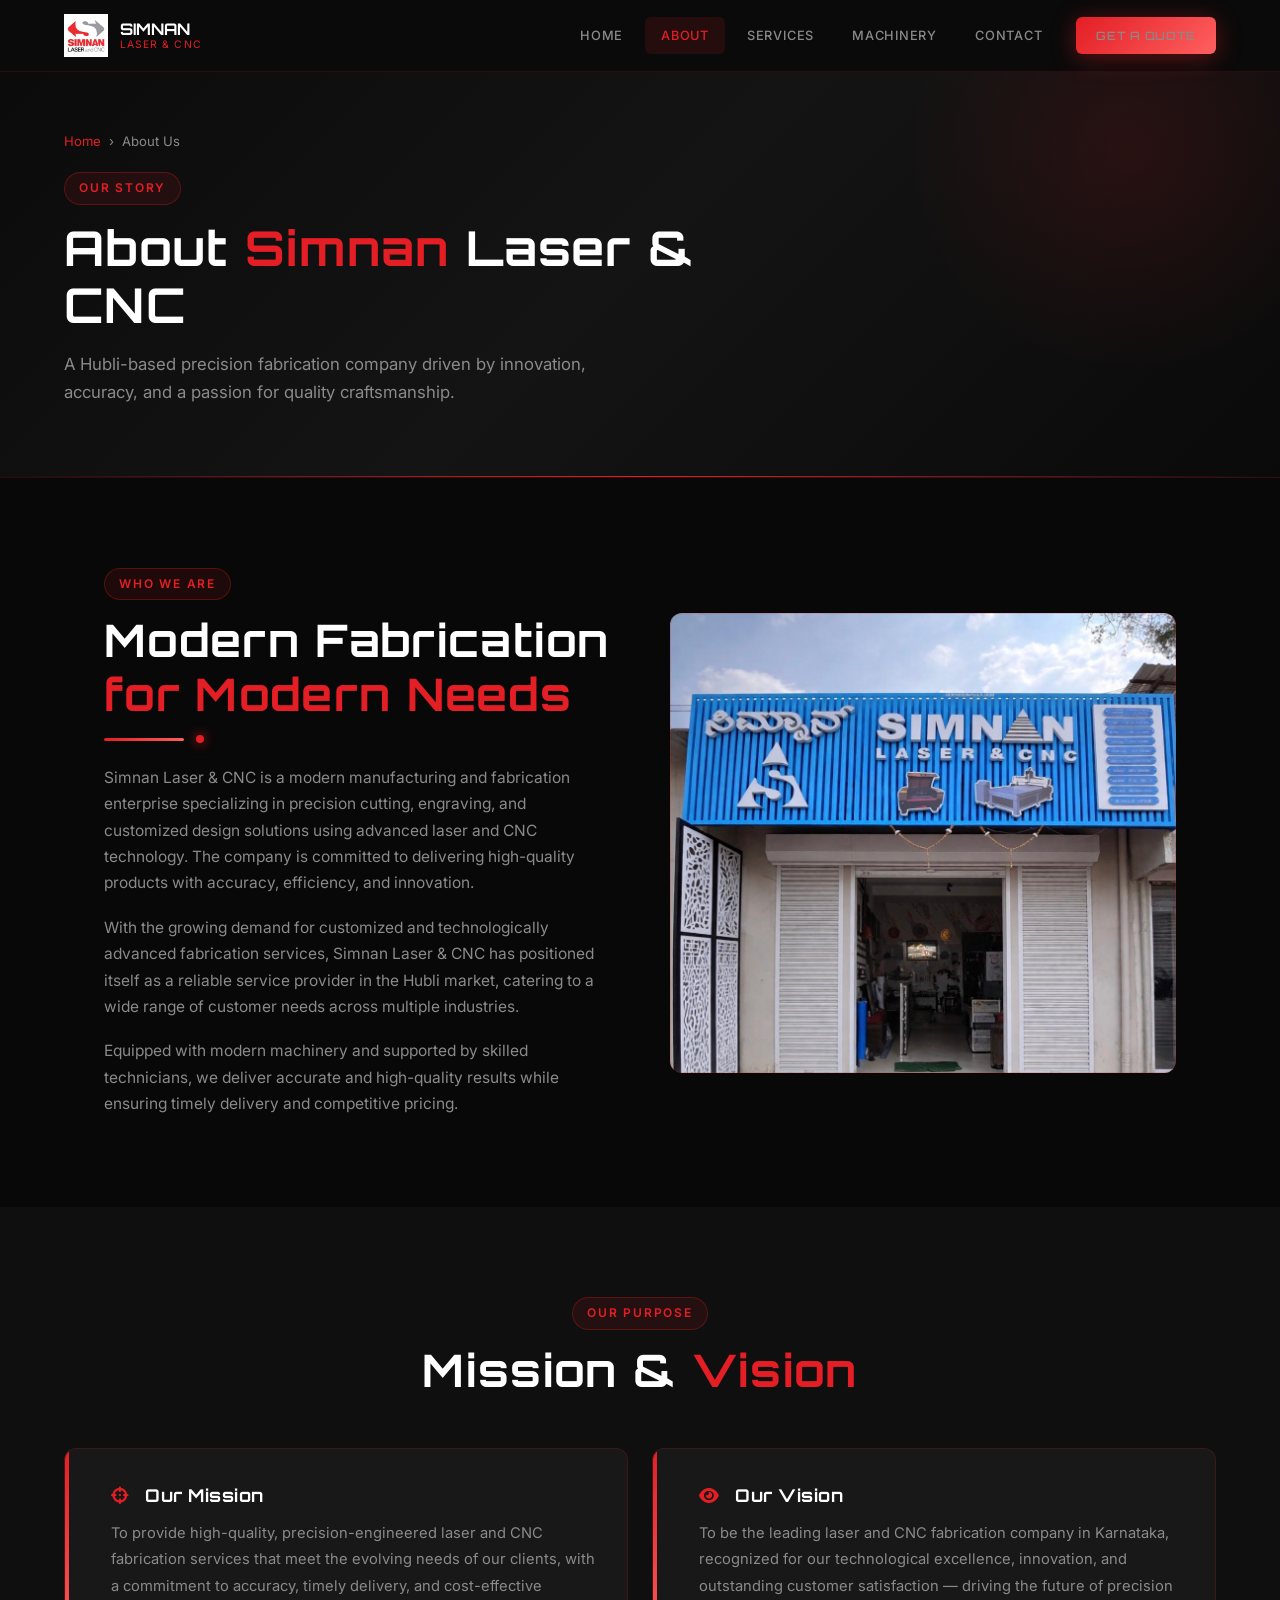
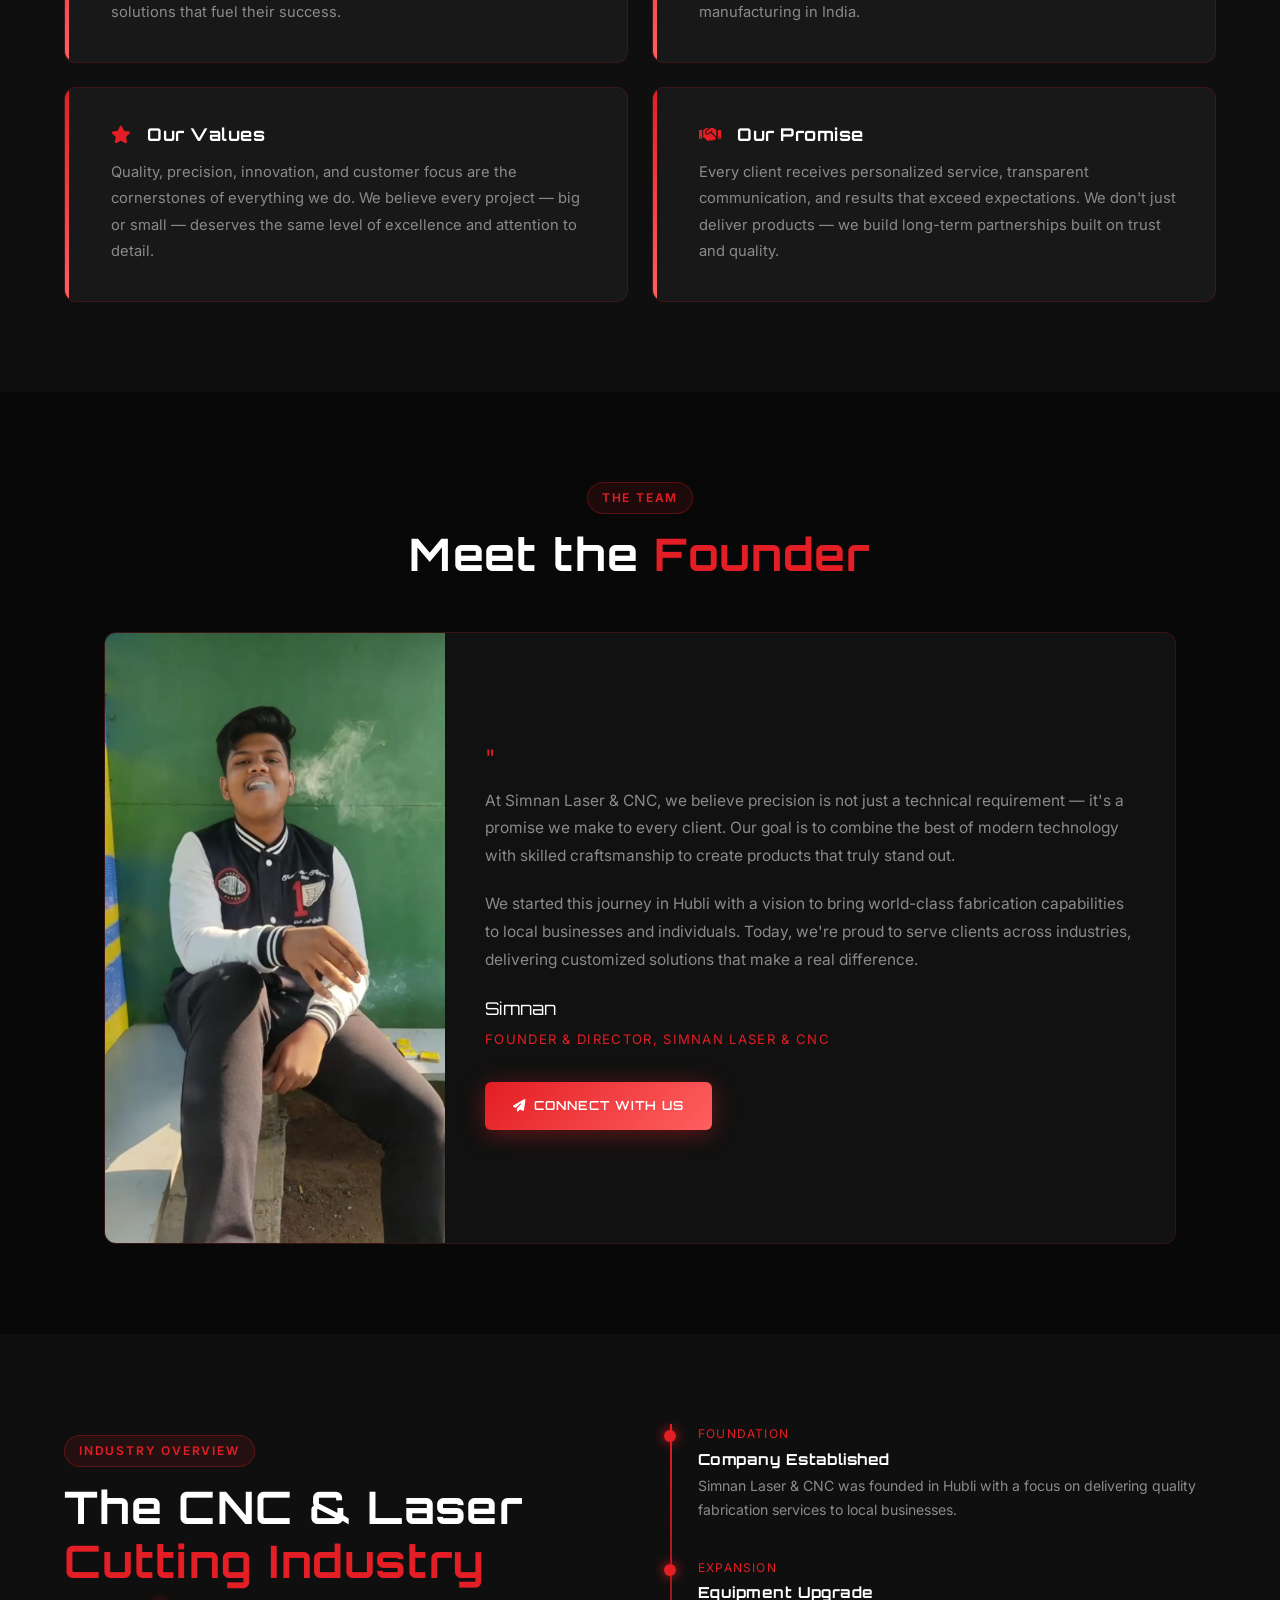
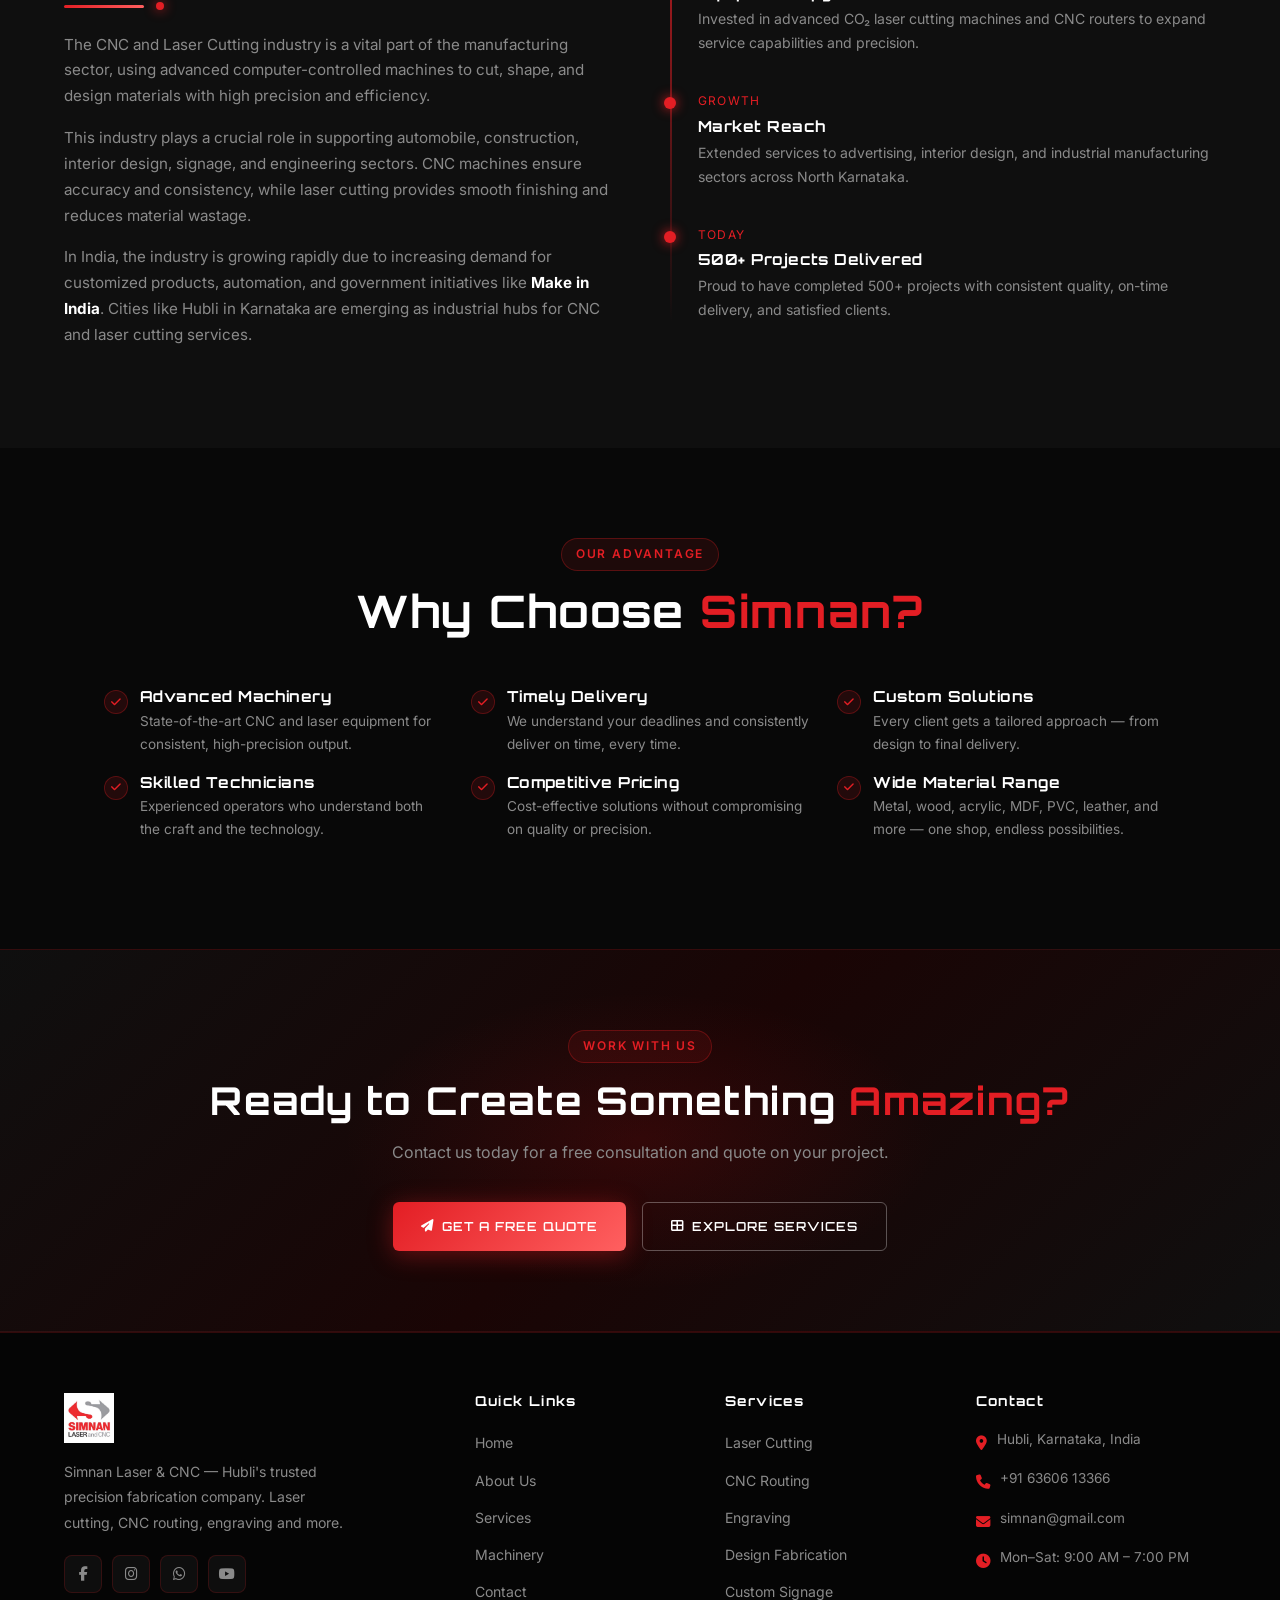
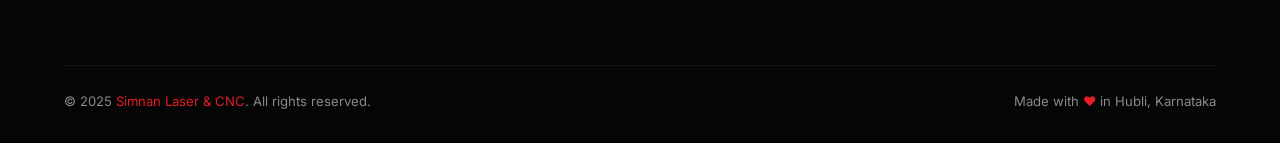
==== about.html @ 78ea665c "Initial commit: Simnan Laser & CNC website" ====
<!DOCTYPE html>
<html lang="en">
<head>
    <meta charset="UTF-8" />
    <meta name="viewport" content="width=device-width, initial-scale=1.0" />
    <title>About Us – Simnan Laser & CNC</title>
    <meta name="theme-color" content="#0a0a0a" />
    <meta name="description" content="Learn about Simnan Laser & CNC – Hubli's modern precision fabrication company specializing in laser cutting and CNC machining." />
    <link rel="preconnect" href="https://fonts.googleapis.com" />
    <link rel="preconnect" href="https://fonts.gstatic.com" crossorigin />
    <link href="https://fonts.googleapis.com/css2?family=Orbitron:wght@400;600;700;900&family=Inter:wght@300;400;500;600;700&display=swap" rel="stylesheet" />
    <link rel="stylesheet" href="https://cdnjs.cloudflare.com/ajax/libs/font-awesome/6.5.0/css/all.min.css" />
    <link rel="stylesheet" href="css/style.css" />
    <style>
        .founder-card {
            background: var(--card-bg);
            border: 1px solid var(--card-border);
            border-radius: var(--radius);
            overflow: hidden;
            display: grid;
            grid-template-columns: 340px 1fr;
            gap: 0;
        }
        .founder-img { height: 100%; min-height: 400px; }
        .founder-img img { width: 100%; height: 100%; object-fit: cover; object-position: top; }
        .founder-info { padding: 48px 40px; display: flex; flex-direction: column; justify-content: center; }
        .founder-quote {
            font-size: 1.5rem;
            color: var(--primary);
            line-height: 1;
            margin-bottom: 16px;
        }
        .founder-info p { color: var(--text-muted); font-size: 0.97rem; line-height: 1.8; margin-bottom: 20px; }
        .founder-name { font-family: var(--font-head); font-size: 1.1rem; color: var(--white); }
        .founder-role { font-size: 0.82rem; color: var(--primary); margin-top: 4px; text-transform: uppercase; letter-spacing: 0.1em; }

        .mv-grid { display: grid; grid-template-columns: 1fr 1fr; gap: 24px; margin-top: 50px; }
        .mv-card {
            background: var(--card-bg);
            border: 1px solid var(--card-border);
            border-radius: var(--radius);
            padding: 36px 30px;
            position: relative;
            overflow: hidden;
        }
        .mv-card::before {
            content: '';
            position: absolute;
            top: 0; left: 0;
            width: 4px; height: 100%;
            background: var(--gradient-red);
        }
        .mv-card h3 { font-size: 1.1rem; color: var(--white); margin-bottom: 14px; padding-left: 16px; }
        .mv-card p { color: var(--text-muted); font-size: 0.92rem; line-height: 1.8; padding-left: 16px; }

        .timeline { position: relative; padding-left: 28px; }
        .timeline::before { content: ''; position: absolute; left: 0; top: 0; bottom: 0; width: 2px; background: linear-gradient(to bottom, var(--primary), transparent); }
        .timeline-item { position: relative; margin-bottom: 36px; }
        .timeline-item::before {
            content: '';
            position: absolute;
            left: -34px; top: 6px;
            width: 12px; height: 12px;
            background: var(--primary);
            border-radius: 50%;
            box-shadow: 0 0 12px var(--primary);
        }
        .timeline-item h4 { font-size: 0.95rem; color: var(--white); margin-bottom: 5px; }
        .timeline-item span { font-size: 0.75rem; color: var(--primary); text-transform: uppercase; letter-spacing: 0.1em; display: block; margin-bottom: 6px; }
        .timeline-item p { font-size: 0.88rem; color: var(--text-muted); line-height: 1.7; }

        @media(max-width:768px) {
            .founder-card { grid-template-columns: 1fr; }
            .founder-img { min-height: 280px; }
            .founder-info { padding: 28px 22px; }
            .mv-grid { grid-template-columns: 1fr; }
            .timeline { padding-left: 20px; }
            .timeline-item::before { left: -26px; }
        }
        @media(max-width:480px) {
            .founder-quote { font-size: 1.2rem; }
            .mv-card { padding: 24px 18px; }
            .mv-card h3, .mv-card p { padding-left: 10px; }
        }
    </style>
</head>
<body>

<!-- NAVBAR -->
<nav class="navbar">
    <a href="index.html" class="nav-logo">
        <img src="Logo.jpeg" alt="Simnan Laser & CNC Logo" />
        <div class="nav-logo-text">
            <span class="brand">SIMNAN</span>
            <span class="tagline">Laser &amp; CNC</span>
        </div>
    </a>
    <div class="nav-links">
        <a href="index.html">Home</a>
        <a href="about.html">About</a>
        <a href="services.html">Services</a>
        <a href="machinery.html">Machinery</a>
        <a href="contact.html">Contact</a>
        <a href="contact.html" class="btn btn-primary nav-cta" style="padding:9px 20px;font-size:0.72rem;">Get a Quote</a>
    </div>
    <div class="hamburger" aria-label="Toggle menu">
        <span></span><span></span><span></span>
    </div>
</nav>

<!-- PAGE HERO -->
<div class="page-hero">
    <div class="page-hero-content">
        <div class="breadcrumb">
            <a href="index.html">Home</a>
            <span>›</span>
            <span>About Us</span>
        </div>
        <div class="section-tag">Our Story</div>
        <h1>About <span style="color:var(--primary)">Simnan</span> Laser & CNC</h1>
        <p>A Hubli-based precision fabrication company driven by innovation, accuracy, and a passion for quality craftsmanship.</p>
    </div>
</div>

<!-- COMPANY OVERVIEW -->
<section class="section container">
    <div class="grid-2">
        <div class="reveal-left">
            <div class="section-tag">Who We Are</div>
            <h2 class="section-title">Modern Fabrication <span>for Modern Needs</span></h2>
            <div class="laser-line"></div>
            <p style="color:var(--text-muted);margin-bottom:18px;font-size:0.97rem;">Simnan Laser & CNC is a modern manufacturing and fabrication enterprise specializing in precision cutting, engraving, and customized design solutions using advanced laser and CNC technology. The company is committed to delivering high-quality products with accuracy, efficiency, and innovation.</p>
            <p style="color:var(--text-muted);margin-bottom:18px;font-size:0.97rem;">With the growing demand for customized and technologically advanced fabrication services, Simnan Laser & CNC has positioned itself as a reliable service provider in the Hubli market, catering to a wide range of customer needs across multiple industries.</p>
            <p style="color:var(--text-muted);font-size:0.97rem;">Equipped with modern machinery and supported by skilled technicians, we deliver accurate and high-quality results while ensuring timely delivery and competitive pricing.</p>
        </div>
        <div class="reveal-right">
            <div class="img-frame" style="height:460px;">
                <img src="shop.jpeg" alt="Simnan Laser & CNC Workshop – Hubli" />
            </div>
        </div>
    </div>
</section>

<!-- MISSION & VISION -->
<section class="section section-alt">
    <div class="container">
        <div class="text-center">
            <div class="section-tag reveal">Our Purpose</div>
            <h2 class="section-title reveal delay-1">Mission &amp; <span>Vision</span></h2>
        </div>
        <div class="mv-grid">
            <div class="mv-card reveal delay-1">
                <h3><i class="fas fa-crosshairs" style="color:var(--primary);margin-right:10px;"></i> Our Mission</h3>
                <p>To provide high-quality, precision-engineered laser and CNC fabrication services that meet the evolving needs of our clients, with a commitment to accuracy, timely delivery, and cost-effective solutions that fuel their success.</p>
            </div>
            <div class="mv-card reveal delay-2">
                <h3><i class="fas fa-eye" style="color:var(--primary);margin-right:10px;"></i> Our Vision</h3>
                <p>To be the leading laser and CNC fabrication company in Karnataka, recognized for our technological excellence, innovation, and outstanding customer satisfaction — driving the future of precision manufacturing in India.</p>
            </div>
            <div class="mv-card reveal delay-3">
                <h3><i class="fas fa-star" style="color:var(--primary);margin-right:10px;"></i> Our Values</h3>
                <p>Quality, precision, innovation, and customer focus are the cornerstones of everything we do. We believe every project — big or small — deserves the same level of excellence and attention to detail.</p>
            </div>
            <div class="mv-card reveal delay-4">
                <h3><i class="fas fa-handshake" style="color:var(--primary);margin-right:10px;"></i> Our Promise</h3>
                <p>Every client receives personalized service, transparent communication, and results that exceed expectations. We don't just deliver products — we build long-term partnerships built on trust and quality.</p>
            </div>
        </div>
    </div>
</section>

<!-- FOUNDER -->
<section class="section container">
    <div class="text-center" style="margin-bottom:50px;">
        <div class="section-tag reveal">The Team</div>
        <h2 class="section-title reveal delay-1">Meet the <span>Founder</span></h2>
    </div>
    <div class="founder-card reveal">
        <div class="founder-img">
            <img src="Simnan.jpeg" alt="Founder – Simnan Laser & CNC" />
        </div>
        <div class="founder-info">
            <div class="founder-quote">"</div>
            <p>At Simnan Laser & CNC, we believe precision is not just a technical requirement — it's a promise we make to every client. Our goal is to combine the best of modern technology with skilled craftsmanship to create products that truly stand out.</p>
            <p>We started this journey in Hubli with a vision to bring world-class fabrication capabilities to local businesses and individuals. Today, we're proud to serve clients across industries, delivering customized solutions that make a real difference.</p>
            <div class="founder-name">Simnan</div>
            <div class="founder-role">Founder &amp; Director, Simnan Laser &amp; CNC</div>
            <div style="margin-top:24px;">
                <a href="contact.html" class="btn btn-primary" style="margin-top:8px;"><i class="fas fa-paper-plane"></i> Connect With Us</a>
            </div>
        </div>
    </div>
</section>

<!-- INDUSTRY CONTEXT -->
<section class="section section-alt">
    <div class="grid-2 container">
        <div class="reveal-left">
            <div class="section-tag">Industry Overview</div>
            <h2 class="section-title">The CNC &amp; Laser <span>Cutting Industry</span></h2>
            <div class="laser-line"></div>
            <p style="color:var(--text-muted);margin-bottom:16px;font-size:0.95rem;">The CNC and Laser Cutting industry is a vital part of the manufacturing sector, using advanced computer-controlled machines to cut, shape, and design materials with high precision and efficiency.</p>
            <p style="color:var(--text-muted);margin-bottom:16px;font-size:0.95rem;">This industry plays a crucial role in supporting automobile, construction, interior design, signage, and engineering sectors. CNC machines ensure accuracy and consistency, while laser cutting provides smooth finishing and reduces material wastage.</p>
            <p style="color:var(--text-muted);font-size:0.95rem;">In India, the industry is growing rapidly due to increasing demand for customized products, automation, and government initiatives like <strong style="color:var(--white)">Make in India</strong>. Cities like Hubli in Karnataka are emerging as industrial hubs for CNC and laser cutting services.</p>
        </div>
        <div class="reveal-right">
            <div class="timeline">
                <div class="timeline-item">
                    <span>Foundation</span>
                    <h4>Company Established</h4>
                    <p>Simnan Laser & CNC was founded in Hubli with a focus on delivering quality fabrication services to local businesses.</p>
                </div>
                <div class="timeline-item">
                    <span>Expansion</span>
                    <h4>Equipment Upgrade</h4>
                    <p>Invested in advanced CO₂ laser cutting machines and CNC routers to expand service capabilities and precision.</p>
                </div>
                <div class="timeline-item">
                    <span>Growth</span>
                    <h4>Market Reach</h4>
                    <p>Extended services to advertising, interior design, and industrial manufacturing sectors across North Karnataka.</p>
                </div>
                <div class="timeline-item">
                    <span>Today</span>
                    <h4>500+ Projects Delivered</h4>
                    <p>Proud to have completed 500+ projects with consistent quality, on-time delivery, and satisfied clients.</p>
                </div>
            </div>
        </div>
    </div>
</section>

<!-- WHY CHOOSE US -->
<section class="section container">
    <div class="text-center" style="margin-bottom:50px;">
        <div class="section-tag reveal">Our Advantage</div>
        <h2 class="section-title reveal delay-1">Why Choose <span>Simnan?</span></h2>
    </div>
    <div class="grid-3">
        <div class="reveal delay-1">
            <div class="check-item"><div class="check-icon"><i class="fas fa-check"></i></div><div class="check-content"><h4>Advanced Machinery</h4><p>State-of-the-art CNC and laser equipment for consistent, high-precision output.</p></div></div>
            <div class="check-item"><div class="check-icon"><i class="fas fa-check"></i></div><div class="check-content"><h4>Skilled Technicians</h4><p>Experienced operators who understand both the craft and the technology.</p></div></div>
        </div>
        <div class="reveal delay-2">
            <div class="check-item"><div class="check-icon"><i class="fas fa-check"></i></div><div class="check-content"><h4>Timely Delivery</h4><p>We understand your deadlines and consistently deliver on time, every time.</p></div></div>
            <div class="check-item"><div class="check-icon"><i class="fas fa-check"></i></div><div class="check-content"><h4>Competitive Pricing</h4><p>Cost-effective solutions without compromising on quality or precision.</p></div></div>
        </div>
        <div class="reveal delay-3">
            <div class="check-item"><div class="check-icon"><i class="fas fa-check"></i></div><div class="check-content"><h4>Custom Solutions</h4><p>Every client gets a tailored approach — from design to final delivery.</p></div></div>
            <div class="check-item"><div class="check-icon"><i class="fas fa-check"></i></div><div class="check-content"><h4>Wide Material Range</h4><p>Metal, wood, acrylic, MDF, PVC, leather, and more — one shop, endless possibilities.</p></div></div>
        </div>
    </div>
</section>

<!-- CTA -->
<section class="cta-section">
    <div class="section-tag reveal">Work With Us</div>
    <h2 class="reveal delay-1">Ready to Create Something <span style="color:var(--primary)">Amazing?</span></h2>
    <p class="reveal delay-2">Contact us today for a free consultation and quote on your project.</p>
    <div class="cta-buttons reveal delay-3">
        <a href="contact.html" class="btn btn-primary"><i class="fas fa-paper-plane"></i> Get a Free Quote</a>
        <a href="services.html" class="btn btn-outline"><i class="fas fa-th-large"></i> Explore Services</a>
    </div>
</section>

<!-- FOOTER -->
<footer>
    <div class="footer-grid container">
        <div class="footer-brand">
            <img src="Logo.jpeg" alt="Simnan Laser & CNC" />
            <p>Simnan Laser & CNC — Hubli's trusted precision fabrication company. Laser cutting, CNC routing, engraving and more.</p>
            <div class="footer-social">
                <a href="#" class="social-btn"><i class="fab fa-facebook-f"></i></a>
                <a href="#" class="social-btn"><i class="fab fa-instagram"></i></a>
                <a href="#" class="social-btn"><i class="fab fa-whatsapp"></i></a>
                <a href="#" class="social-btn"><i class="fab fa-youtube"></i></a>
            </div>
        </div>
        <div class="footer-col">
            <h4>Quick Links</h4>
            <ul>
                <li><a href="index.html">Home</a></li>
                <li><a href="about.html">About Us</a></li>
                <li><a href="services.html">Services</a></li>
                <li><a href="machinery.html">Machinery</a></li>
                <li><a href="contact.html">Contact</a></li>
            </ul>
        </div>
        <div class="footer-col">
            <h4>Services</h4>
            <ul>
                <li><a href="services.html">Laser Cutting</a></li>
                <li><a href="services.html">CNC Routing</a></li>
                <li><a href="services.html">Engraving</a></li>
                <li><a href="services.html">Design Fabrication</a></li>
                <li><a href="services.html">Custom Signage</a></li>
            </ul>
        </div>
        <div class="footer-col">
            <h4>Contact</h4>
            <div class="footer-contact-item"><span class="icon"><i class="fas fa-map-marker-alt"></i></span><span>Hubli, Karnataka, India</span></div>
            <div class="footer-contact-item"><span class="icon"><i class="fas fa-phone"></i></span><span><a href="tel:+916360613366">+91 63606 13366</a></span></div>
            <div class="footer-contact-item"><span class="icon"><i class="fas fa-envelope"></i></span><span><a href="mailto:simnan@gmail.com">simnan@gmail.com</a></span></div>
            <div class="footer-contact-item"><span class="icon"><i class="fas fa-clock"></i></span><span>Mon–Sat: 9:00 AM – 7:00 PM</span></div>
        </div>
    </div>
    <div class="footer-bottom container">
        <p>© 2025 <span>Simnan Laser & CNC</span>. All rights reserved.</p>
        <p>Made with <span>♥</span> in Hubli, Karnataka</p>
    </div>
</footer>

<script src="js/main.js"></script>
</body>
</html>
---- css/style.css ----
/* ===== RESET & VARIABLES ===== */
*, *::before, *::after { margin: 0; padding: 0; box-sizing: border-box; }

:root {
    --primary: #e31e24;
    --primary-dark: #b01519;
    --primary-glow: rgba(227, 30, 36, 0.35);
    --dark: #080808;
    --dark-2: #0f0f0f;
    --dark-3: #181818;
    --card-bg: rgba(255,255,255,0.04);
    --card-border: rgba(227,30,36,0.18);
    --text: #f0f0f0;
    --text-muted: #8a8a8a;
    --silver: #c0c0c0;
    --white: #ffffff;
    --gradient-red: linear-gradient(135deg, #e31e24 0%, #ff6060 100%);
    --font-head: 'Orbitron', sans-serif;
    --font-body: 'Inter', sans-serif;
    --tr: all 0.3s ease;
    --shadow: 0 8px 32px rgba(0,0,0,0.5);
    --shadow-red: 0 4px 24px rgba(227,30,36,0.4);
    --radius: 12px;
}

html { scroll-behavior: smooth; }

body {
    font-family: var(--font-body);
    background: var(--dark);
    color: var(--text);
    line-height: 1.7;
    overflow-x: hidden;
}

a { text-decoration: none; color: inherit; }
img { max-width: 100%; display: block; }
ul { list-style: none; }

/* ===== TYPOGRAPHY ===== */
h1, h2, h3, h4 { font-family: var(--font-head); letter-spacing: 0.03em; line-height: 1.2; }
.section-tag {
    display: inline-block;
    font-size: 0.75rem;
    font-weight: 600;
    text-transform: uppercase;
    letter-spacing: 0.15em;
    color: var(--primary);
    background: rgba(227,30,36,0.1);
    border: 1px solid rgba(227,30,36,0.3);
    padding: 5px 14px;
    border-radius: 50px;
    margin-bottom: 14px;
}
.section-title {
    font-size: clamp(1.8rem, 3.5vw, 2.8rem);
    margin-bottom: 16px;
    color: var(--white);
}
.section-title span { color: var(--primary); }
.section-subtitle {
    font-size: 1rem;
    color: var(--text-muted);
    max-width: 580px;
    margin: 0 auto 50px;
}
.text-center { text-align: center; }

/* ===== BUTTONS ===== */
.btn {
    display: inline-flex;
    align-items: center;
    gap: 8px;
    padding: 13px 28px;
    border-radius: 6px;
    font-family: var(--font-head);
    font-size: 0.78rem;
    font-weight: 600;
    letter-spacing: 0.08em;
    text-transform: uppercase;
    cursor: pointer;
    border: none;
    transition: var(--tr);
}
.btn-primary {
    background: var(--gradient-red);
    color: var(--white);
    box-shadow: var(--shadow-red);
}
.btn-primary:hover { transform: translateY(-2px); box-shadow: 0 8px 32px rgba(227,30,36,0.55); }
.btn-outline {
    background: transparent;
    color: var(--white);
    border: 1.5px solid rgba(255,255,255,0.3);
}
.btn-outline:hover { border-color: var(--primary); color: var(--primary); transform: translateY(-2px); }

/* ===== NAVBAR ===== */
.navbar {
    position: fixed;
    top: 0; left: 0; right: 0;
    z-index: 9999;
    padding: 0 5%;
    height: 72px;
    display: flex;
    align-items: center;
    justify-content: space-between;
    background: #0a0a0a;
    border-bottom: 1px solid rgba(227,30,36,0.15);
    transition: background 0.3s ease, box-shadow 0.3s ease;
}
.navbar.scrolled { background: #080808; box-shadow: 0 2px 20px rgba(0,0,0,0.6); }
.nav-logo { display: flex; align-items: center; gap: 12px; }
.nav-logo img { height: 44px; width: auto; object-fit: contain; }
.nav-logo-text { display: flex; flex-direction: column; line-height: 1.1; }
.nav-logo-text .brand { font-family: var(--font-head); font-size: 1rem; font-weight: 700; color: var(--white); }
.nav-logo-text .tagline { font-size: 0.65rem; color: var(--primary); letter-spacing: 0.1em; text-transform: uppercase; }
.nav-links { display: flex; align-items: center; gap: 6px; }
.nav-links a {
    font-size: 0.8rem;
    font-weight: 500;
    letter-spacing: 0.06em;
    padding: 8px 16px;
    border-radius: 6px;
    color: var(--text-muted);
    transition: var(--tr);
    text-transform: uppercase;
}
.nav-links a:hover, .nav-links a.active { color: var(--white); background: rgba(227,30,36,0.12); }
.nav-links a.active { color: var(--primary); }
.nav-cta { margin-left: 12px; }
.hamburger {
    display: none;
    flex-direction: column;
    gap: 5px;
    cursor: pointer;
    padding: 10px;
    min-width: 44px;
    min-height: 44px;
    align-items: center;
    justify-content: center;
    border-radius: 6px;
    background: rgba(227,30,36,0.08);
    border: 1px solid rgba(227,30,36,0.2);
    -webkit-tap-highlight-color: transparent;
}
.hamburger span {
    display: block;
    width: 24px;
    height: 2px;
    background: var(--text);
    border-radius: 2px;
    transition: var(--tr);
}
.hamburger.open span:nth-child(1) { transform: rotate(45deg) translate(5px, 5px); }
.hamburger.open span:nth-child(2) { opacity: 0; }
.hamburger.open span:nth-child(3) { transform: rotate(-45deg) translate(5px, -5px); }

/* ===== PAGE HERO (inner pages) ===== */
.page-hero {
    padding: 130px 5% 70px;
    background: linear-gradient(135deg, #0a0a0a 0%, #141414 50%, #0a0a0a 100%);
    position: relative;
    overflow: hidden;
    border-bottom: 1px solid rgba(227,30,36,0.15);
}
.page-hero::before {
    content: '';
    position: absolute;
    top: -100px; right: -100px;
    width: 500px; height: 500px;
    background: radial-gradient(circle, rgba(227,30,36,0.12) 0%, transparent 65%);
    pointer-events: none;
}
.page-hero::after {
    content: '';
    position: absolute;
    bottom: 0; left: 0; right: 0;
    height: 1px;
    background: linear-gradient(90deg, transparent, var(--primary), transparent);
}
.page-hero-content { max-width: 700px; }
.page-hero h1 { font-size: clamp(2rem, 4vw, 3rem); color: var(--white); margin-bottom: 16px; }
.page-hero p { font-size: 1.05rem; color: var(--text-muted); max-width: 550px; }
.breadcrumb {
    display: flex;
    align-items: center;
    gap: 8px;
    font-size: 0.82rem;
    color: var(--text-muted);
    margin-bottom: 20px;
}
.breadcrumb a { color: var(--primary); }
.breadcrumb span { color: var(--text-muted); }

/* ===== SECTION WRAPPER ===== */
.section { padding: 90px 5%; }
.section-alt { background: var(--dark-2); }
.container { max-width: 1200px; margin: 0 auto; }

/* ===== GRID UTILS ===== */
.grid-2 { display: grid; grid-template-columns: 1fr 1fr; gap: 60px; align-items: center; }
.grid-3 { display: grid; grid-template-columns: repeat(3, 1fr); gap: 28px; }
.grid-4 { display: grid; grid-template-columns: repeat(4, 1fr); gap: 24px; }

/* ===== CARDS ===== */
.card {
    background: var(--card-bg);
    border: 1px solid var(--card-border);
    border-radius: var(--radius);
    padding: 32px 28px;
    transition: var(--tr);
    position: relative;
    overflow: hidden;
}
.card::before {
    content: '';
    position: absolute;
    top: 0; left: 0; right: 0;
    height: 2px;
    background: var(--gradient-red);
    transform: scaleX(0);
    transform-origin: left;
    transition: transform 0.4s ease;
}
.card:hover { transform: translateY(-6px); border-color: rgba(227,30,36,0.4); box-shadow: var(--shadow-red); }
.card:hover::before { transform: scaleX(1); }
.card-icon {
    width: 56px; height: 56px;
    background: rgba(227,30,36,0.1);
    border: 1px solid rgba(227,30,36,0.25);
    border-radius: 10px;
    display: flex;
    align-items: center;
    justify-content: center;
    margin-bottom: 20px;
    font-size: 1.4rem;
    transition: var(--tr);
}
.card:hover .card-icon { background: rgba(227,30,36,0.2); box-shadow: 0 0 20px rgba(227,30,36,0.25); }
.card h3 { font-size: 1.1rem; margin-bottom: 10px; color: var(--white); }
.card p { font-size: 0.92rem; color: var(--text-muted); line-height: 1.7; }

/* ===== STATS BAR ===== */
.stats-bar {
    background: var(--dark-3);
    border-top: 1px solid rgba(227,30,36,0.2);
    border-bottom: 1px solid rgba(227,30,36,0.2);
    padding: 40px 5%;
}
.stats-grid { display: grid; grid-template-columns: repeat(4, 1fr); gap: 0; }
.stat-item {
    text-align: center;
    padding: 16px;
    border-right: 1px solid rgba(255,255,255,0.06);
}
.stat-item:last-child { border-right: none; }
.stat-number {
    font-family: var(--font-head);
    font-size: 2.2rem;
    font-weight: 700;
    color: var(--primary);
    line-height: 1;
    margin-bottom: 6px;
}
.stat-label { font-size: 0.8rem; color: var(--text-muted); text-transform: uppercase; letter-spacing: 0.1em; }

/* ===== IMAGE STYLES ===== */
.img-frame {
    border-radius: var(--radius);
    overflow: hidden;
    position: relative;
}
.img-frame img { width: 100%; height: 100%; object-fit: cover; display: block; transition: transform 0.6s ease; }
.img-frame:hover img { transform: scale(1.04); }
.img-frame::after {
    content: '';
    position: absolute;
    inset: 0;
    border: 1px solid rgba(227,30,36,0.2);
    border-radius: var(--radius);
    pointer-events: none;
}

/* ===== LASER LINE DIVIDER ===== */
.laser-line {
    width: 80px; height: 3px;
    background: var(--gradient-red);
    border-radius: 2px;
    margin: 16px 0 24px;
    position: relative;
}
.laser-line::after {
    content: '';
    position: absolute;
    right: -20px; top: 50%;
    transform: translateY(-50%);
    width: 8px; height: 8px;
    background: var(--primary);
    border-radius: 50%;
    box-shadow: 0 0 12px var(--primary);
}
.laser-line.center { margin: 16px auto 24px; }

/* ===== FOOTER ===== */
footer {
    background: #050505;
    border-top: 1px solid rgba(227,30,36,0.2);
    padding: 60px 5% 30px;
}
.footer-grid {
    display: grid;
    grid-template-columns: 1.8fr 1fr 1fr 1.2fr;
    gap: 50px;
    margin-bottom: 50px;
}
.footer-brand img { height: 50px; margin-bottom: 16px; }
.footer-brand p { font-size: 0.88rem; color: var(--text-muted); line-height: 1.8; max-width: 280px; }
.footer-social { display: flex; gap: 10px; margin-top: 20px; }
.social-btn {
    width: 38px; height: 38px;
    border-radius: 8px;
    background: var(--card-bg);
    border: 1px solid var(--card-border);
    display: flex; align-items: center; justify-content: center;
    font-size: 0.9rem;
    color: var(--text-muted);
    transition: var(--tr);
}
.social-btn:hover { background: rgba(227,30,36,0.15); border-color: var(--primary); color: var(--primary); }
.footer-col h4 { font-family: var(--font-head); font-size: 0.85rem; color: var(--white); margin-bottom: 20px; letter-spacing: 0.1em; }
.footer-col ul li { margin-bottom: 10px; }
.footer-col ul li a { font-size: 0.88rem; color: var(--text-muted); transition: var(--tr); }
.footer-col ul li a:hover { color: var(--primary); padding-left: 4px; }
.footer-contact-item { display: flex; align-items: flex-start; gap: 10px; margin-bottom: 14px; }
.footer-contact-item .icon { color: var(--primary); font-size: 0.9rem; margin-top: 2px; flex-shrink: 0; }
.footer-contact-item span { font-size: 0.85rem; color: var(--text-muted); line-height: 1.6; }
.footer-bottom {
    border-top: 1px solid rgba(255,255,255,0.06);
    padding-top: 24px;
    display: flex;
    align-items: center;
    justify-content: space-between;
    flex-wrap: wrap;
    gap: 12px;
}
.footer-bottom p { font-size: 0.82rem; color: var(--text-muted); }
.footer-bottom span { color: var(--primary); }

/* ===== SCROLL ANIMATIONS ===== */
.reveal {
    opacity: 0;
    transform: translateY(30px);
    transition: opacity 0.6s ease, transform 0.6s ease;
}
.reveal.visible { opacity: 1; transform: translateY(0); }
.reveal-left { opacity: 0; transform: translateX(-40px); transition: opacity 0.7s ease, transform 0.7s ease; }
.reveal-left.visible { opacity: 1; transform: translateX(0); }
.reveal-right { opacity: 0; transform: translateX(40px); transition: opacity 0.7s ease, transform 0.7s ease; }
.reveal-right.visible { opacity: 1; transform: translateX(0); }
.delay-1 { transition-delay: 0.1s; }
.delay-2 { transition-delay: 0.2s; }
.delay-3 { transition-delay: 0.3s; }
.delay-4 { transition-delay: 0.4s; }

/* ===== BADGE ===== */
.badge {
    display: inline-block;
    padding: 4px 12px;
    border-radius: 50px;
    font-size: 0.72rem;
    font-weight: 600;
    letter-spacing: 0.1em;
    text-transform: uppercase;
}
.badge-red { background: rgba(227,30,36,0.15); color: var(--primary); border: 1px solid rgba(227,30,36,0.3); }
.badge-silver { background: rgba(192,192,192,0.1); color: var(--silver); border: 1px solid rgba(192,192,192,0.2); }

/* ===== CTA SECTION ===== */
.cta-section {
    padding: 80px 5%;
    background: linear-gradient(135deg, #0f0f0f 0%, #1a0505 50%, #0f0f0f 100%);
    border-top: 1px solid rgba(227,30,36,0.15);
    border-bottom: 1px solid rgba(227,30,36,0.15);
    text-align: center;
    position: relative;
    overflow: hidden;
}
.cta-section::before {
    content: '';
    position: absolute;
    left: 50%; top: 50%;
    transform: translate(-50%, -50%);
    width: 600px; height: 300px;
    background: radial-gradient(ellipse, rgba(227,30,36,0.12) 0%, transparent 70%);
    pointer-events: none;
}
.cta-section h2 { font-size: clamp(1.8rem, 3vw, 2.5rem); color: var(--white); margin-bottom: 16px; }
.cta-section p { color: var(--text-muted); font-size: 1rem; margin-bottom: 36px; max-width: 500px; margin-left: auto; margin-right: auto; }
.cta-buttons { display: flex; gap: 16px; justify-content: center; flex-wrap: wrap; }

/* ===== MATERIAL CHIPS ===== */
.materials-row { display: flex; flex-wrap: wrap; gap: 12px; margin-top: 30px; }
.material-chip {
    padding: 10px 20px;
    border-radius: 50px;
    background: var(--card-bg);
    border: 1px solid var(--card-border);
    font-size: 0.85rem;
    color: var(--text-muted);
    transition: var(--tr);
    cursor: default;
}
.material-chip:hover { background: rgba(227,30,36,0.1); border-color: var(--primary); color: var(--text); }

/* ===== PROCESS STEPS ===== */
.process-step {
    display: flex;
    gap: 20px;
    align-items: flex-start;
    padding: 28px;
    background: var(--card-bg);
    border: 1px solid var(--card-border);
    border-radius: var(--radius);
    transition: var(--tr);
}
.process-step:hover { border-color: rgba(227,30,36,0.4); transform: translateY(-4px); }
.step-num {
    font-family: var(--font-head);
    font-size: 2rem;
    font-weight: 700;
    color: rgba(227,30,36,0.2);
    line-height: 1;
    min-width: 40px;
}
.step-content h4 { font-size: 1rem; color: var(--white); margin-bottom: 6px; }
.step-content p { font-size: 0.88rem; color: var(--text-muted); }

/* ===== WHY CHOOSE US ===== */
.check-item { display: flex; align-items: flex-start; gap: 12px; margin-bottom: 18px; }
.check-icon {
    width: 24px; height: 24px;
    background: rgba(227,30,36,0.12);
    border: 1px solid rgba(227,30,36,0.3);
    border-radius: 50%;
    display: flex; align-items: center; justify-content: center;
    font-size: 0.7rem;
    color: var(--primary);
    flex-shrink: 0;
    margin-top: 2px;
}
.check-content h4 { font-size: 0.95rem; color: var(--white); margin-bottom: 3px; }
.check-content p { font-size: 0.85rem; color: var(--text-muted); }

/* ===== INDUSTRY TAGS ===== */
.industry-tags { display: flex; flex-wrap: wrap; gap: 10px; }
.industry-tag {
    padding: 8px 18px;
    border-radius: 6px;
    background: var(--dark-3);
    border: 1px solid rgba(255,255,255,0.08);
    font-size: 0.82rem;
    color: var(--text-muted);
    transition: var(--tr);
}
.industry-tag:hover { border-color: var(--primary); color: var(--primary); }

/* ===== CONTACT FORM ===== */
.form-group { margin-bottom: 22px; }
.form-group label { display: block; font-size: 0.82rem; font-weight: 500; color: var(--text-muted); margin-bottom: 8px; letter-spacing: 0.06em; text-transform: uppercase; }
.form-group input,
.form-group textarea,
.form-group select {
    width: 100%;
    background: rgba(255,255,255,0.04);
    border: 1px solid rgba(255,255,255,0.1);
    border-radius: 8px;
    padding: 13px 16px;
    color: var(--text);
    font-family: var(--font-body);
    font-size: 0.95rem;
    transition: var(--tr);
    outline: none;
}
.form-group input:focus,
.form-group textarea:focus,
.form-group select:focus { border-color: var(--primary); background: rgba(227,30,36,0.04); box-shadow: 0 0 0 3px rgba(227,30,36,0.1); }
.form-group textarea { resize: vertical; min-height: 130px; }
.form-row { display: grid; grid-template-columns: 1fr 1fr; gap: 20px; }
.form-group select option { background: #1a1a1a; }

/* ===== CONTACT INFO CARDS ===== */
.contact-info-card {
    background: var(--card-bg);
    border: 1px solid var(--card-border);
    border-radius: var(--radius);
    padding: 24px;
    display: flex;
    align-items: flex-start;
    gap: 16px;
    transition: var(--tr);
}
.contact-info-card:hover { border-color: rgba(227,30,36,0.4); transform: translateY(-4px); }
.contact-info-icon {
    width: 46px; height: 46px;
    background: rgba(227,30,36,0.1);
    border: 1px solid rgba(227,30,36,0.2);
    border-radius: 10px;
    display: flex; align-items: center; justify-content: center;
    font-size: 1.1rem;
    color: var(--primary);
    flex-shrink: 0;
}
.contact-info-text h4 { font-size: 0.85rem; color: var(--white); margin-bottom: 5px; letter-spacing: 0.08em; text-transform: uppercase; }
.contact-info-text p { font-size: 0.88rem; color: var(--text-muted); line-height: 1.7; }
.contact-info-text a { color: var(--text-muted); transition: var(--tr); }
.contact-info-text a:hover { color: var(--primary); }

/* ===== MAP CONTAINER ===== */
.map-container {
    border-radius: var(--radius);
    overflow: hidden;
    border: 1px solid var(--card-border);
    height: 350px;
    background: var(--dark-3);
    display: flex;
    align-items: center;
    justify-content: center;
    position: relative;
}
.map-container iframe { width: 100%; height: 100%; border: none; }

/* ===== MACHINE SPEC TABLE ===== */
.spec-table { width: 100%; border-collapse: collapse; margin-top: 20px; }
.spec-table tr { border-bottom: 1px solid rgba(255,255,255,0.05); }
.spec-table tr:last-child { border-bottom: none; }
.spec-table td { padding: 12px 0; font-size: 0.88rem; }
.spec-table td:first-child { color: var(--text-muted); width: 45%; }
.spec-table td:last-child { color: var(--white); font-weight: 500; }

/* ===== MOBILE MENU ===== */
@media (max-width: 900px) {
    .hamburger { display: flex; }
    .nav-links {
        position: fixed;
        top: 72px; left: 0; right: 0;
        background: #0a0a0a;
        flex-direction: column;
        padding: 16px 5% 24px;
        gap: 4px;
        border-bottom: 1px solid rgba(227,30,36,0.2);
        transform: translateY(-300%);
        transition: transform 0.4s ease;
        z-index: 9998;
        box-shadow: 0 8px 32px rgba(0,0,0,0.6);
    }
    .nav-links.open { transform: translateY(0); }
    .nav-links a { padding: 12px 16px; font-size: 0.9rem; width: 100%; }
    .nav-cta { display: none; }
    .grid-2 { grid-template-columns: 1fr; gap: 36px; }
    .grid-3 { grid-template-columns: 1fr 1fr; }
    .grid-4 { grid-template-columns: 1fr 1fr; }
    .stats-grid { grid-template-columns: 1fr 1fr; }
    .stats-grid .stat-item:nth-child(odd) { border-right: 1px solid rgba(255,255,255,0.06); }
    .stats-grid .stat-item:nth-child(even) { border-right: none; }
    .stats-grid .stat-item:nth-last-child(-n+2) { border-bottom: none; }
    .stats-grid .stat-item { border-bottom: 1px solid rgba(255,255,255,0.06); }
    .footer-grid { grid-template-columns: 1fr 1fr; gap: 36px; }
    .form-row { grid-template-columns: 1fr; }
    .page-hero { padding: 110px 5% 50px; }
    .section-subtitle { margin-bottom: 36px; }
    .check-item { margin-bottom: 14px; }
    .process-step { padding: 20px; }
}

@media (max-width: 600px) {
    .section { padding: 60px 5%; }
    .grid-3 { grid-template-columns: 1fr; }
    .grid-4 { grid-template-columns: 1fr; }
    .footer-grid { grid-template-columns: 1fr; gap: 30px; }
    .footer-bottom { flex-direction: column; text-align: center; }
    .cta-buttons { flex-direction: column; align-items: center; }
    .cta-buttons .btn { width: 100%; max-width: 300px; justify-content: center; }
    .cta-section { padding: 60px 5%; }

    /* Page hero */
    .page-hero { padding: 100px 5% 44px; }
    .page-hero h1 { font-size: 1.75rem; }
    .breadcrumb { font-size: 0.75rem; }

    /* Stats */
    .stats-grid { grid-template-columns: 1fr 1fr; }
    .stat-number { font-size: 1.7rem; }
    .stat-label { font-size: 0.72rem; }

    /* Cards */
    .card { padding: 22px 18px; }
    .card h3 { font-size: 1rem; }

    /* Buttons */
    .btn { font-size: 0.74rem; padding: 12px 20px; }

    /* Footer */
    .footer-brand p { max-width: 100%; }
    .footer-social { flex-wrap: wrap; }

    /* Process steps */
    .process-step { flex-direction: column; gap: 10px; }
    .step-num { font-size: 1.5rem; }

    /* Contact info */
    .contact-info-card { padding: 18px; }

    /* Laser line */
    .laser-line { width: 60px; }

    /* Section titles */
    .section-title { font-size: clamp(1.4rem, 5vw, 2rem) !important; }
}

@media (max-width: 420px) {
    .stats-grid { grid-template-columns: 1fr 1fr; }
    .stats-bar { padding: 30px 5%; }
    .stat-item { padding: 12px 8px; }
    .hero-btns { flex-direction: column; width: 100%; }
    .hero-btns .btn { width: 100%; justify-content: center; }
    .materials-row { gap: 8px; }
    .material-chip { font-size: 0.78rem; padding: 8px 14px; }
    .industry-tags { gap: 8px; }
    .industry-tag { font-size: 0.78rem; padding: 7px 14px; }
    .spec-table td { font-size: 0.8rem; padding: 10px 0; }
}

/* ===== SCROLLBAR ===== */
::-webkit-scrollbar { width: 6px; }
::-webkit-scrollbar-track { background: var(--dark); }
::-webkit-scrollbar-thumb { background: rgba(227,30,36,0.4); border-radius: 3px; }
::-webkit-scrollbar-thumb:hover { background: var(--primary); }
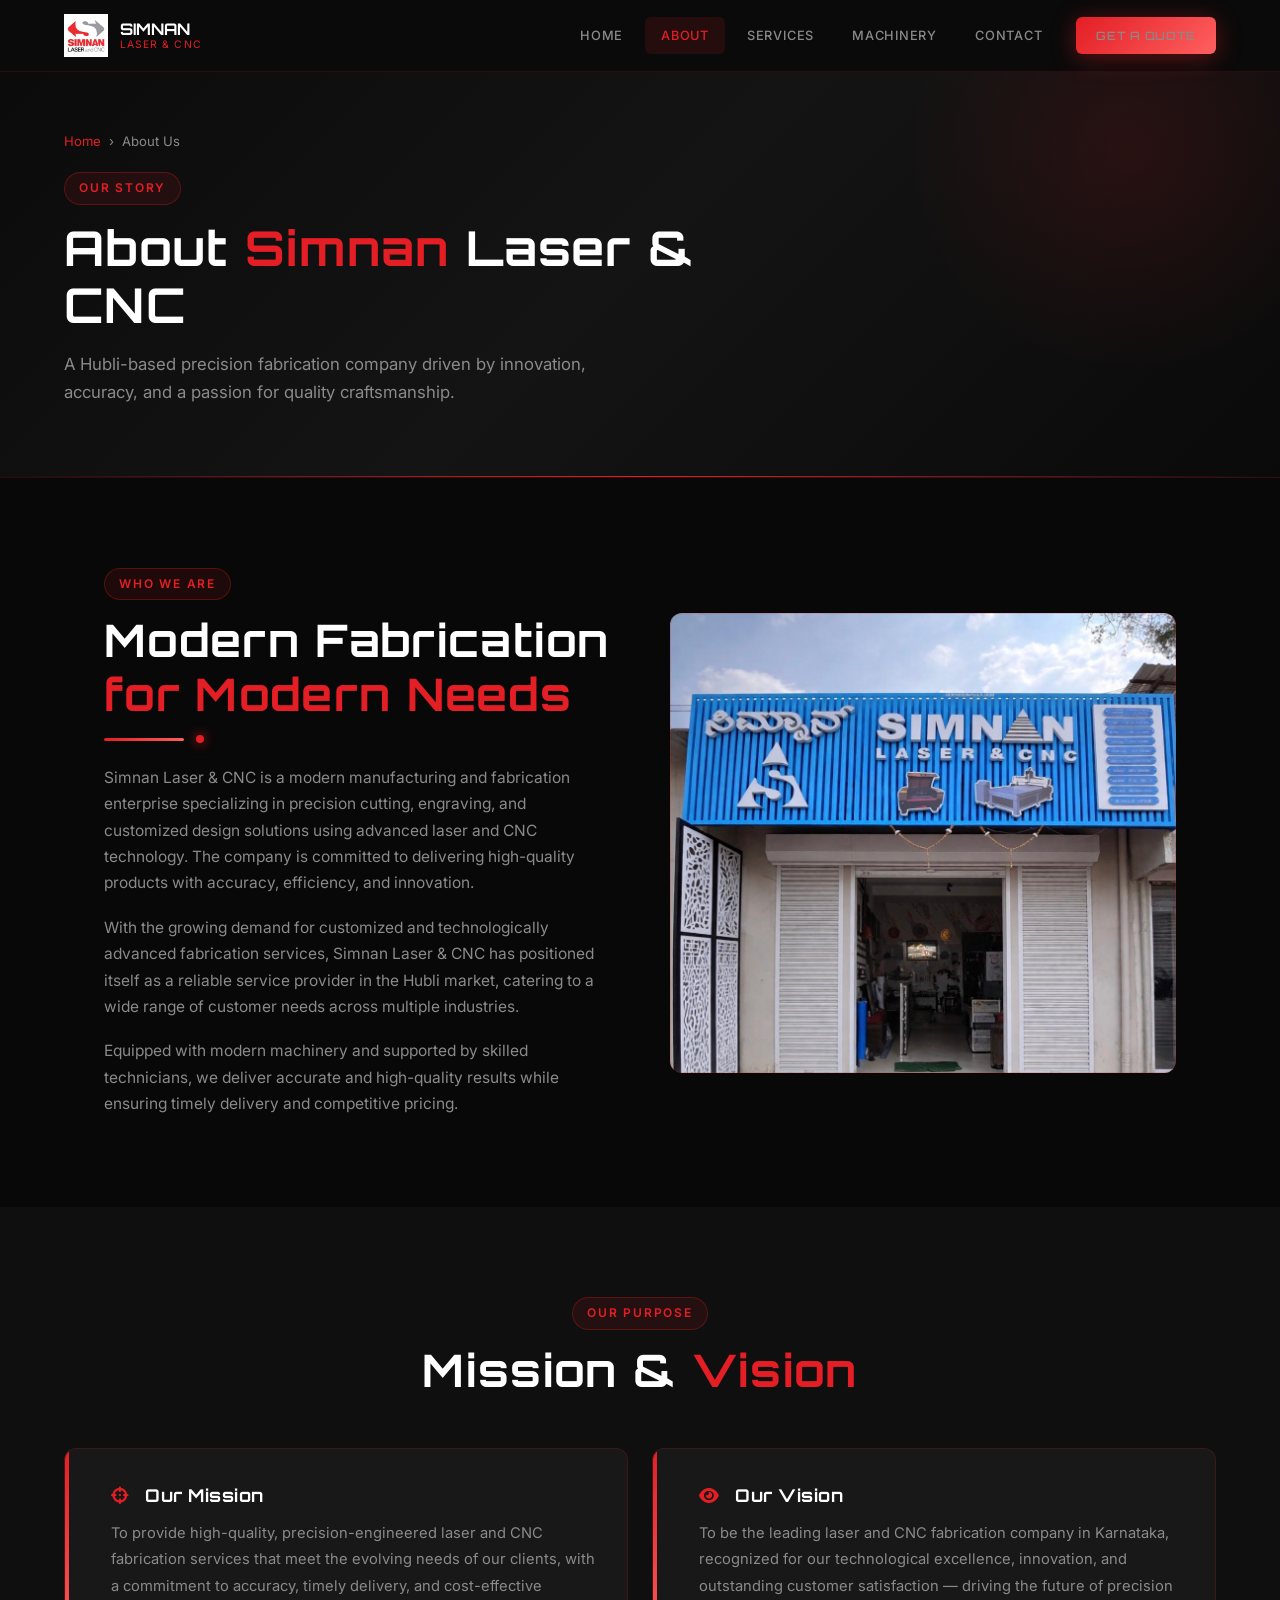
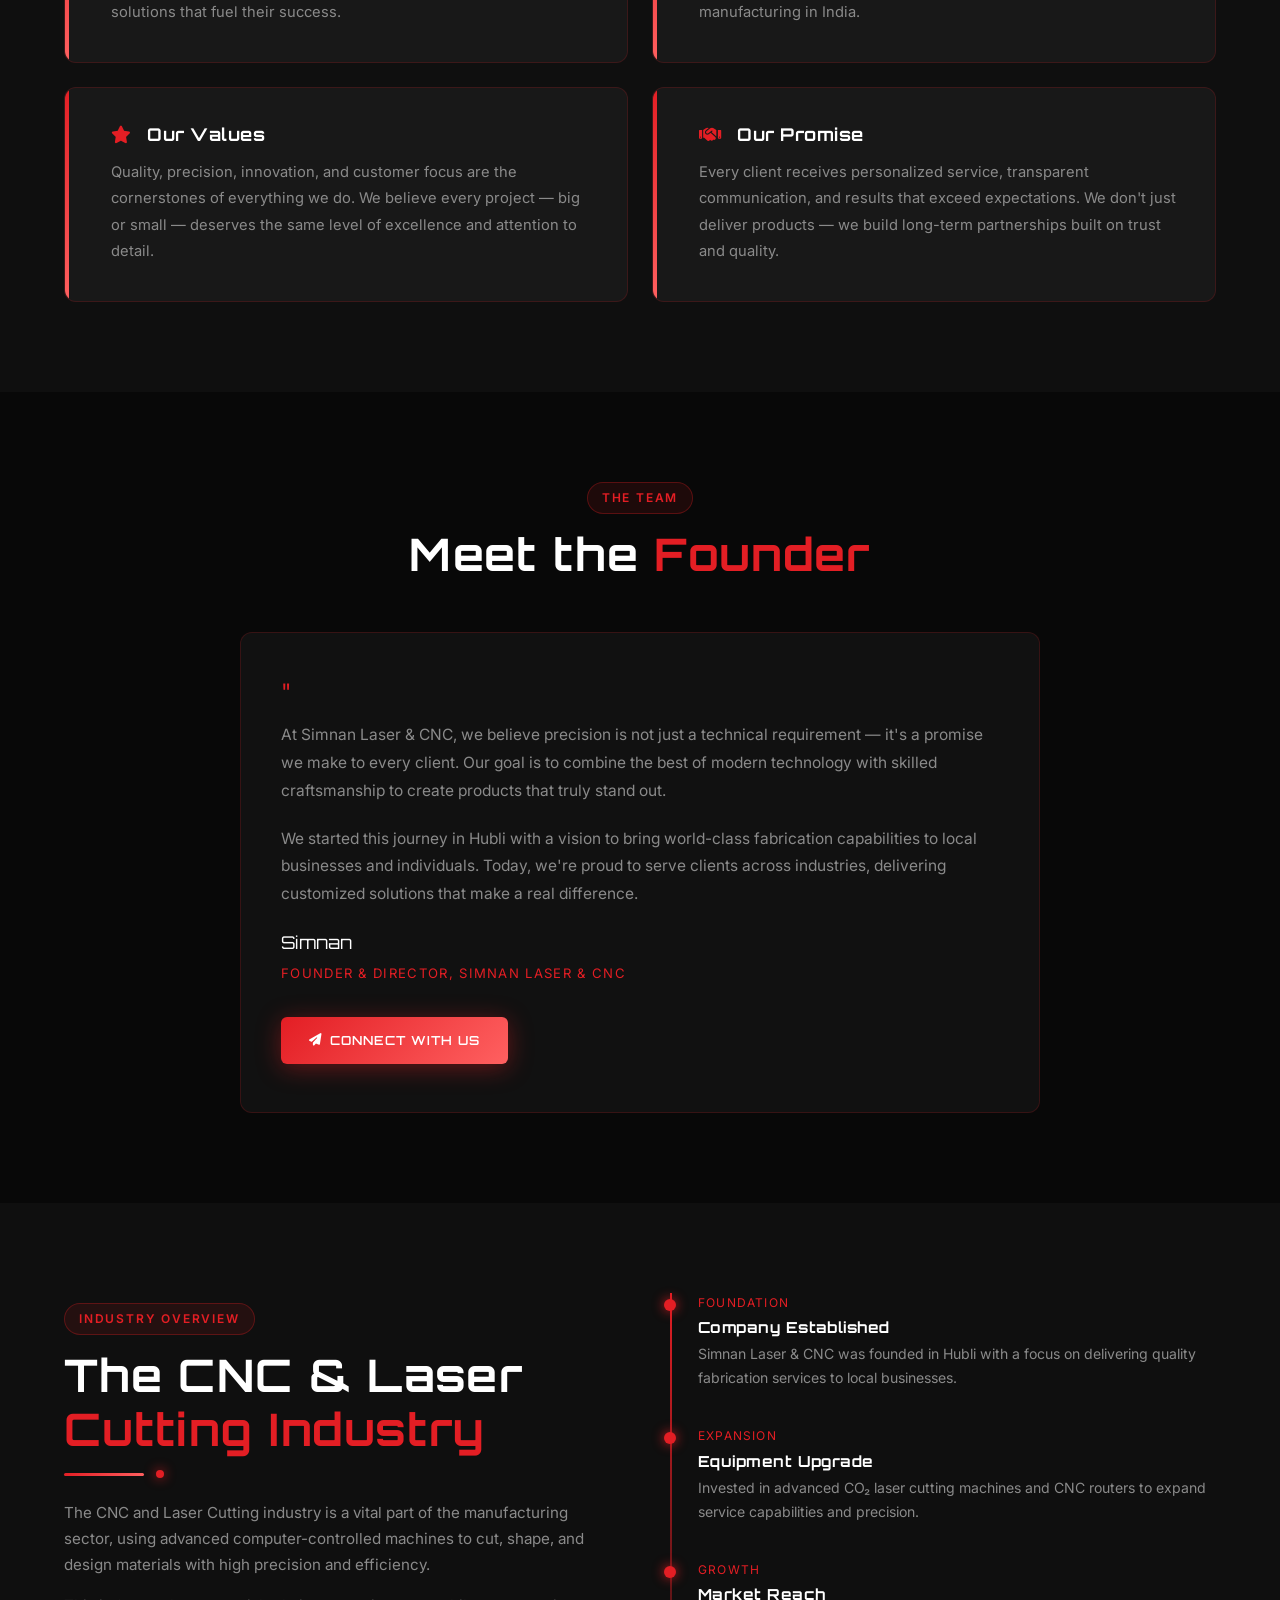
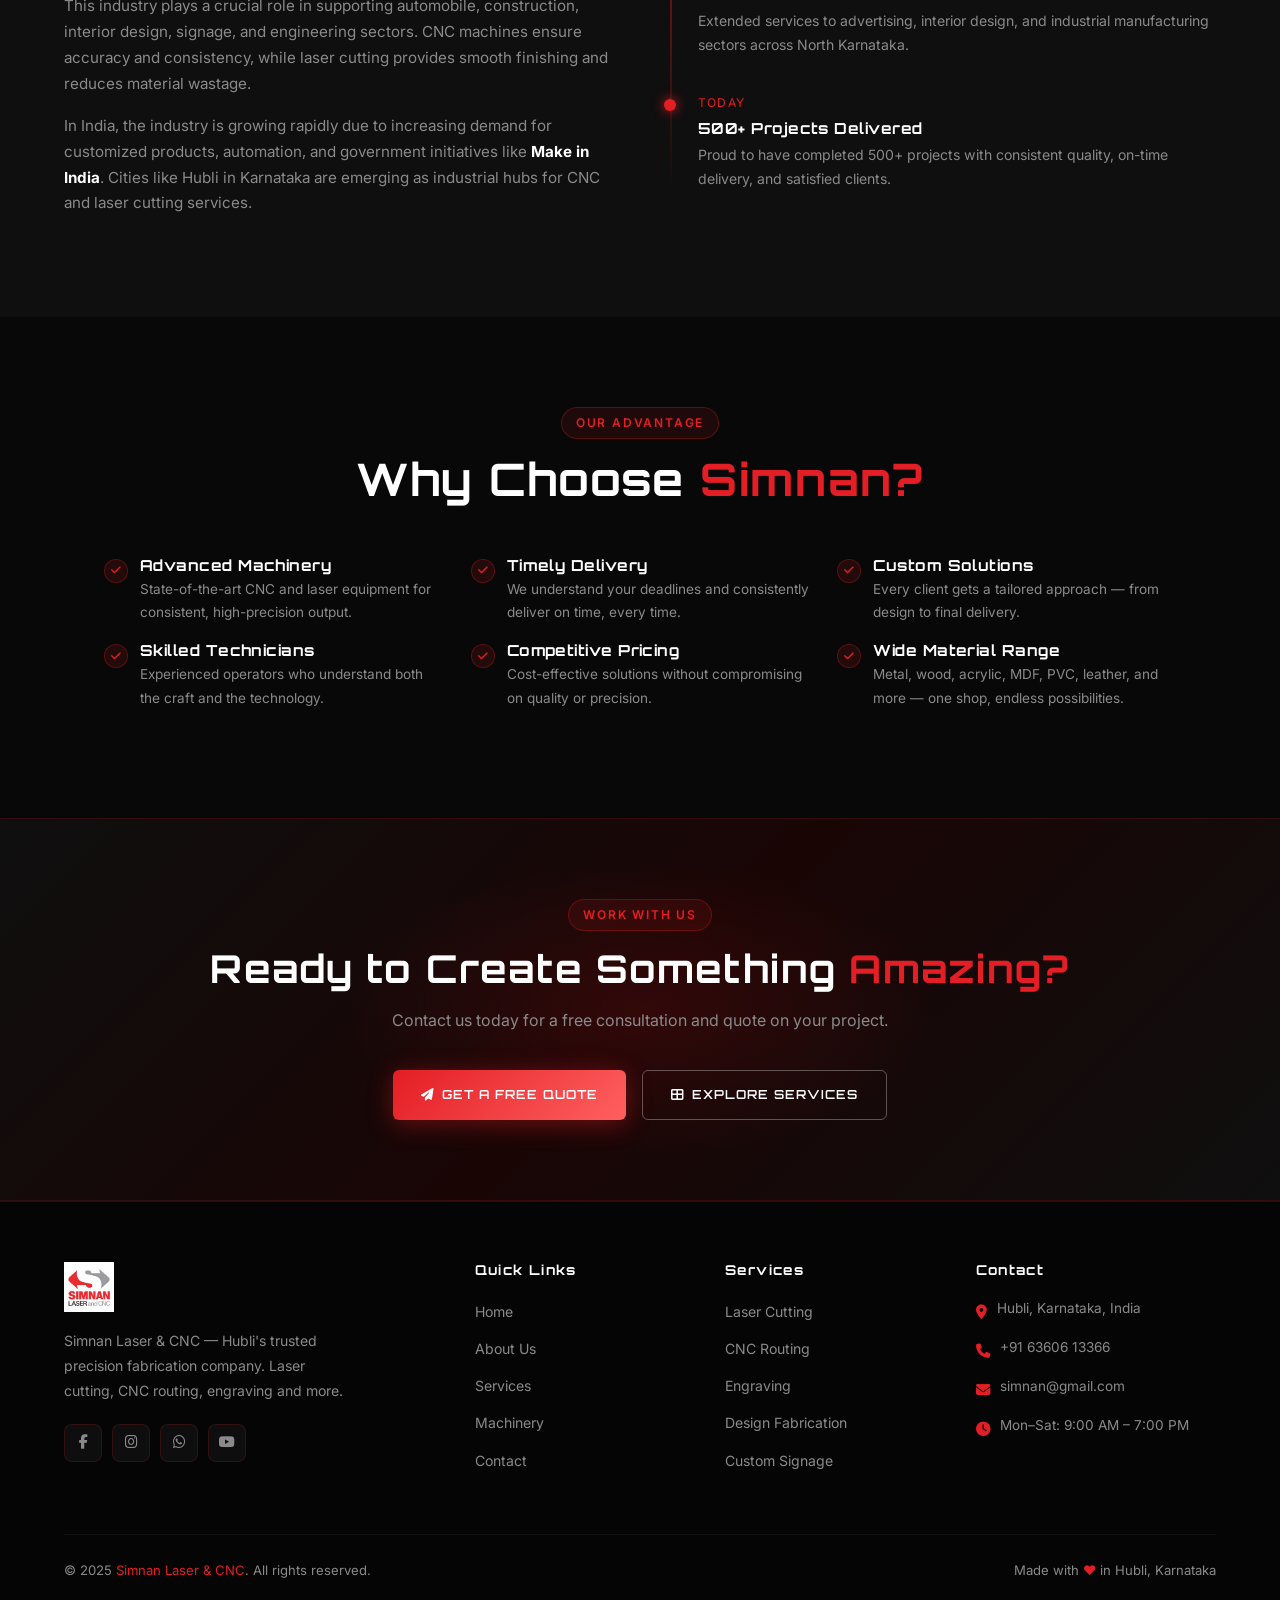
==== commit 4f907ca3: "Remove founder image, responsive fixes, contact details update" ====
--- a/about.html
+++ b/about.html
@@ -17,12 +17,9 @@
             border: 1px solid var(--card-border);
             border-radius: var(--radius);
             overflow: hidden;
-            display: grid;
-            grid-template-columns: 340px 1fr;
-            gap: 0;
-        }
-        .founder-img { height: 100%; min-height: 400px; }
-        .founder-img img { width: 100%; height: 100%; object-fit: cover; object-position: top; }
+            max-width: 800px;
+            margin: 0 auto;
+        }
         .founder-info { padding: 48px 40px; display: flex; flex-direction: column; justify-content: center; }
         .founder-quote {
             font-size: 1.5rem;
@@ -176,10 +173,7 @@
         <h2 class="section-title reveal delay-1">Meet the <span>Founder</span></h2>
     </div>
     <div class="founder-card reveal">
-        <div class="founder-img">
-            <img src="Simnan.jpeg" alt="Founder – Simnan Laser & CNC" />
-        </div>
-        <div class="founder-info">
+        <div class="founder-info" style="border-radius:var(--radius);">
             <div class="founder-quote">"</div>
             <p>At Simnan Laser & CNC, we believe precision is not just a technical requirement — it's a promise we make to every client. Our goal is to combine the best of modern technology with skilled craftsmanship to create products that truly stand out.</p>
             <p>We started this journey in Hubli with a vision to bring world-class fabrication capabilities to local businesses and individuals. Today, we're proud to serve clients across industries, delivering customized solutions that make a real difference.</p>
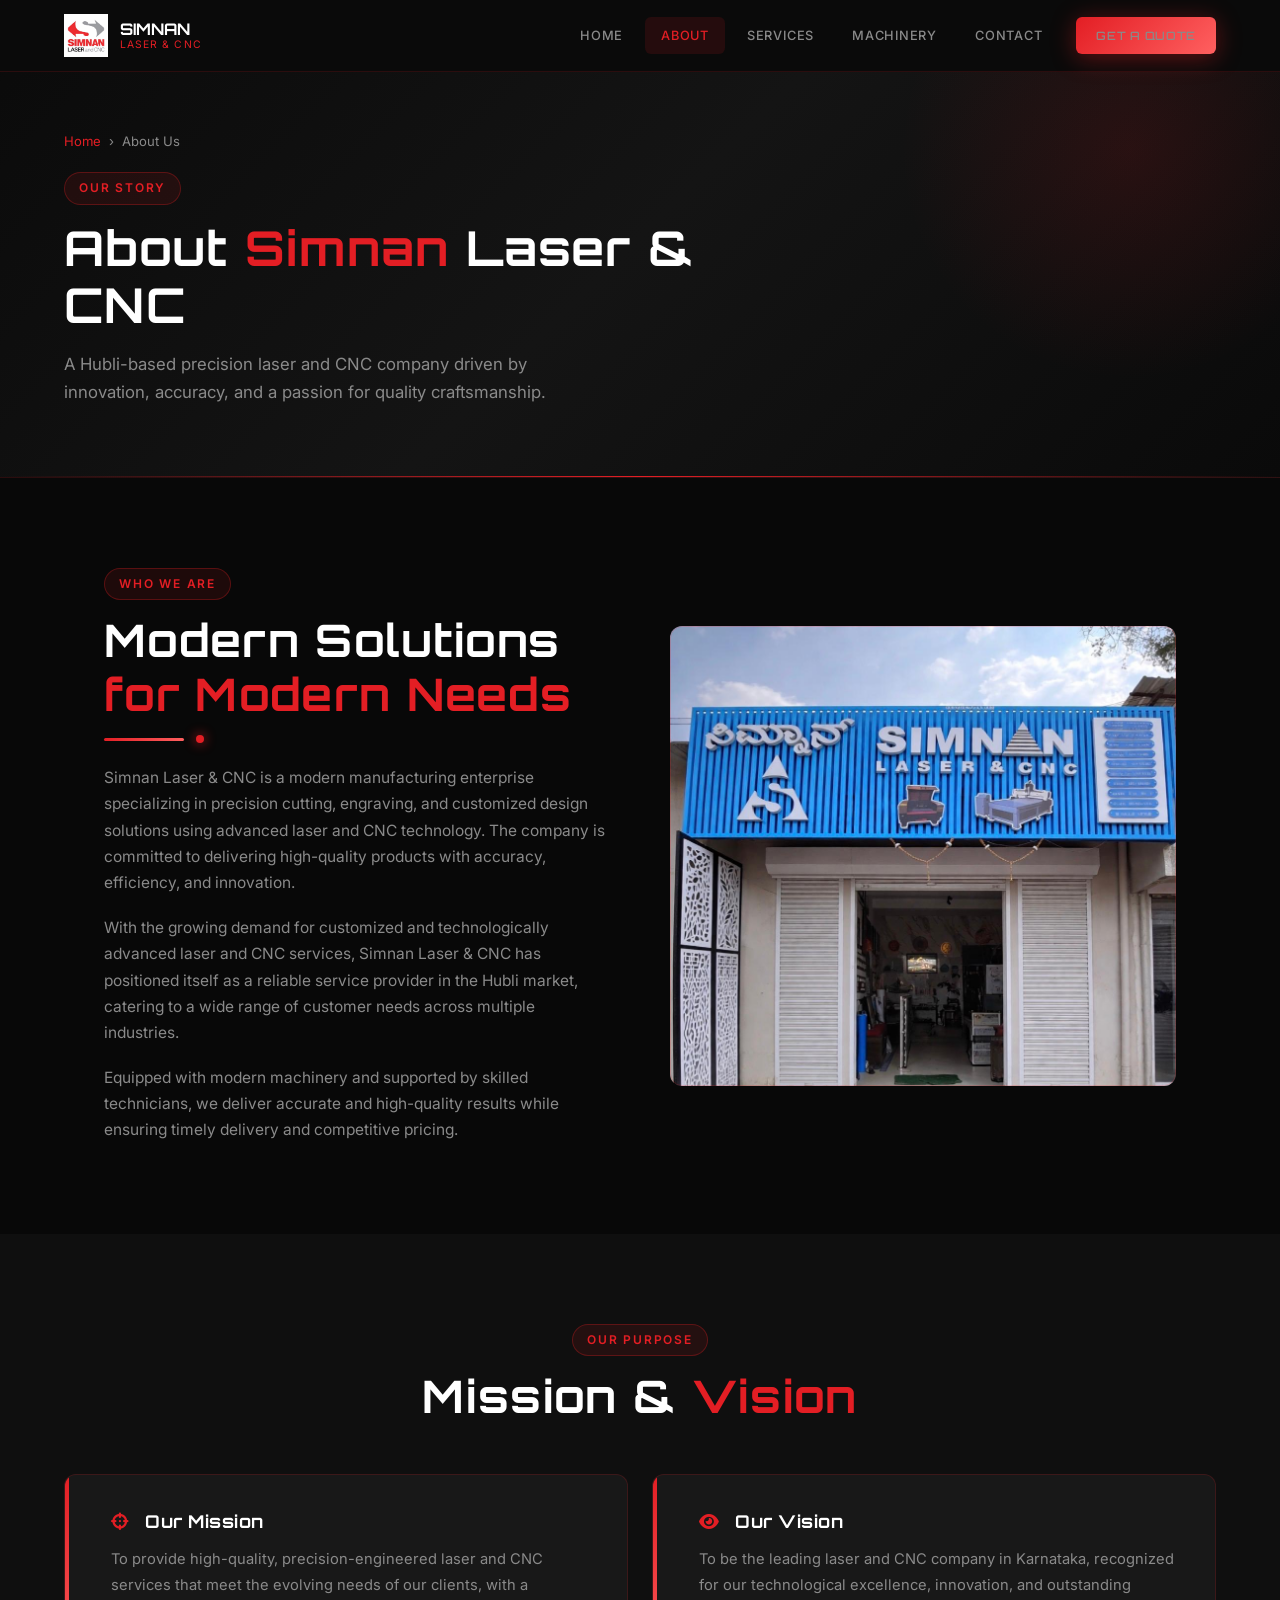
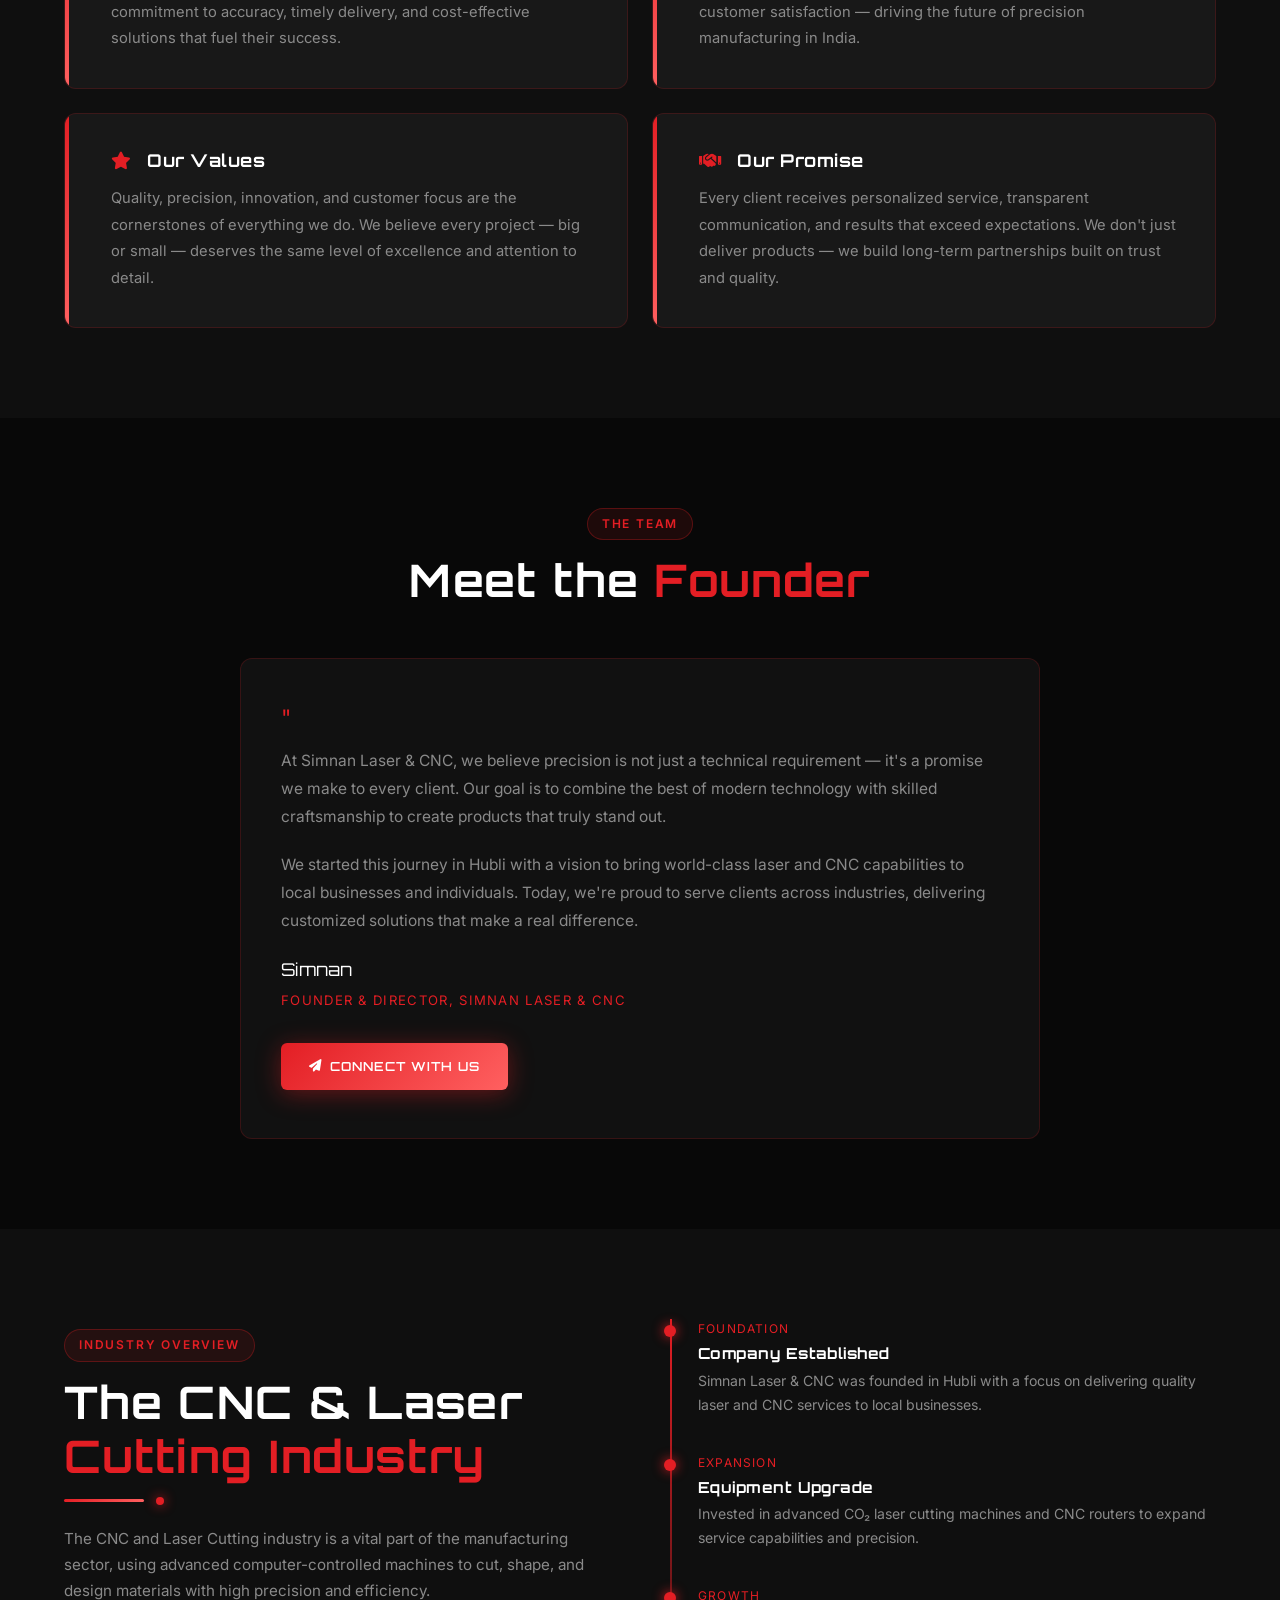
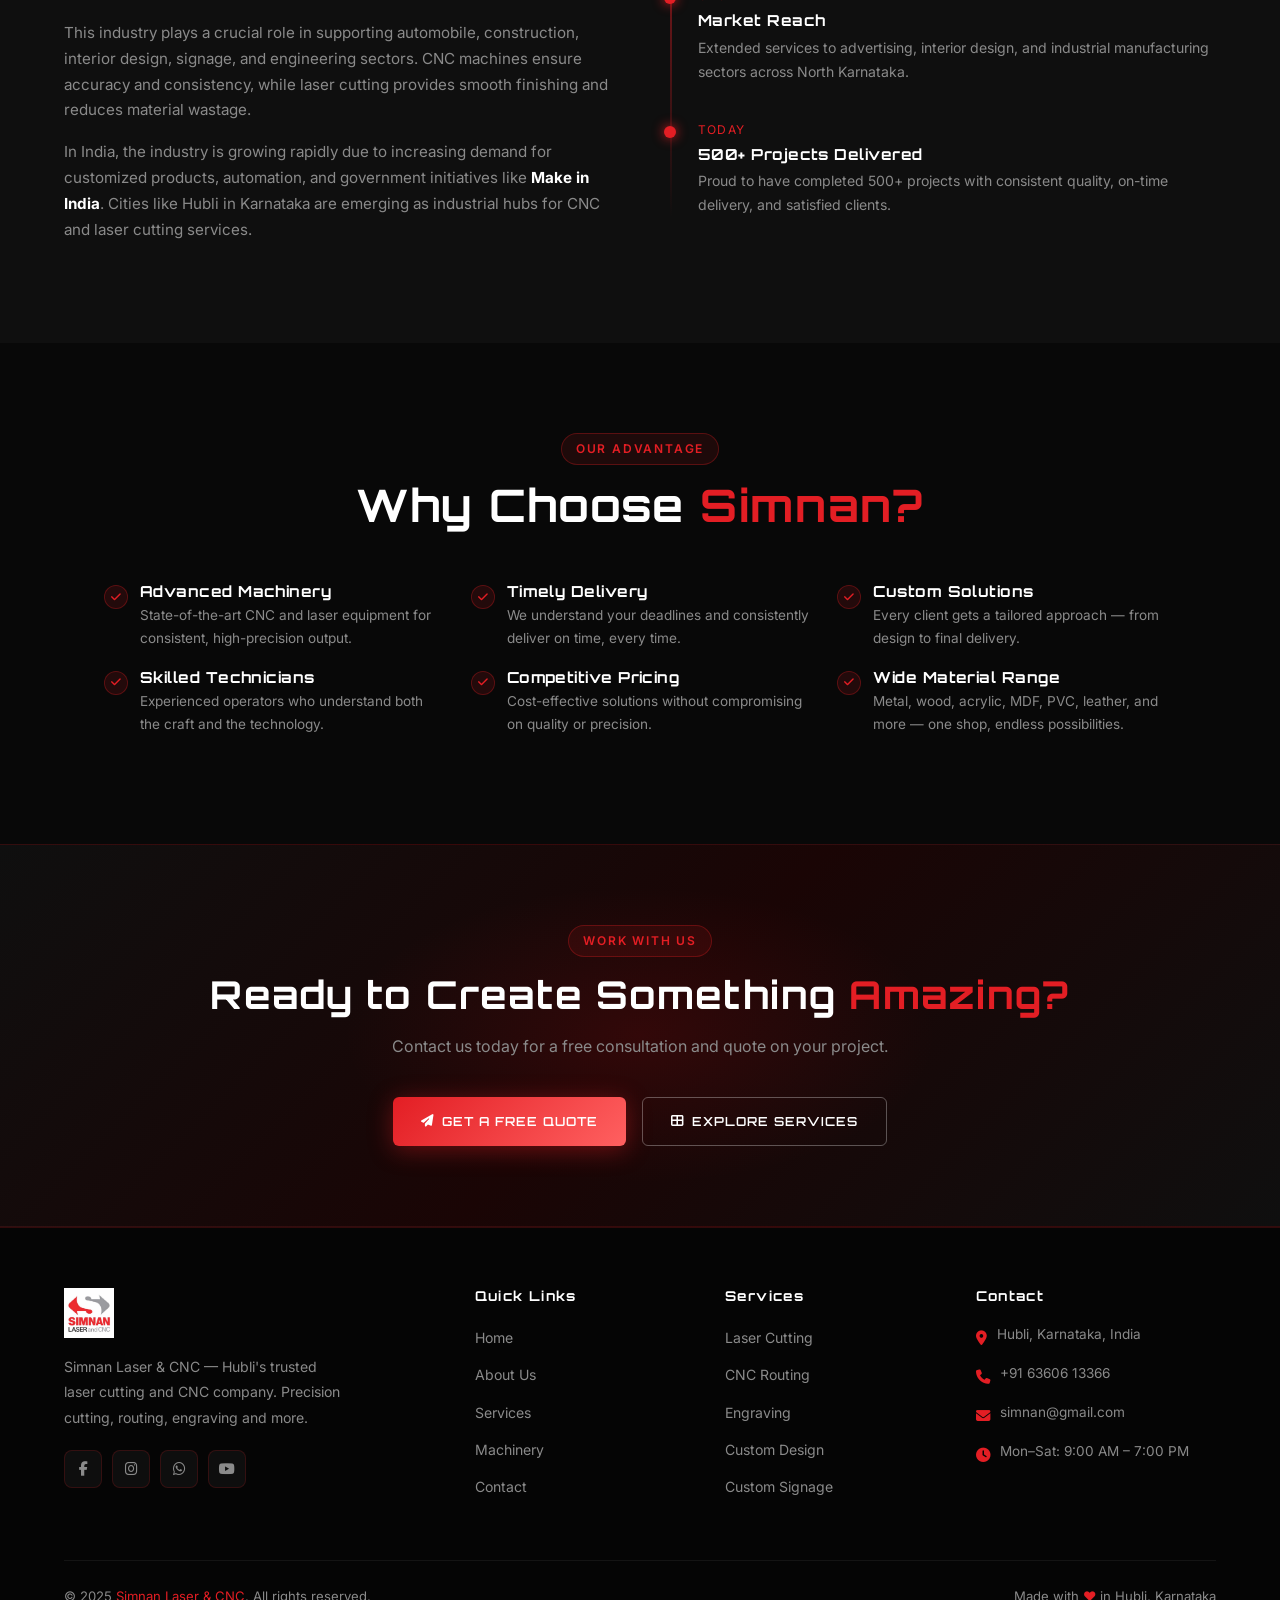
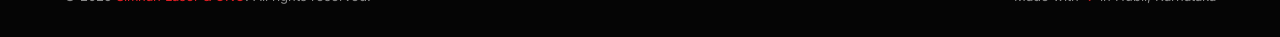
==== commit bee2c719: "Remove all 'fabrication' references sitewide" ====
--- a/about.html
+++ b/about.html
@@ -5,7 +5,7 @@
     <meta name="viewport" content="width=device-width, initial-scale=1.0" />
     <title>About Us – Simnan Laser & CNC</title>
     <meta name="theme-color" content="#0a0a0a" />
-    <meta name="description" content="Learn about Simnan Laser & CNC – Hubli's modern precision fabrication company specializing in laser cutting and CNC machining." />
+    <meta name="description" content="Learn about Simnan Laser & CNC – Hubli's modern precision laser cutting and CNC company specializing in cutting, engraving, and custom design." />
     <link rel="preconnect" href="https://fonts.googleapis.com" />
     <link rel="preconnect" href="https://fonts.gstatic.com" crossorigin />
     <link href="https://fonts.googleapis.com/css2?family=Orbitron:wght@400;600;700;900&family=Inter:wght@300;400;500;600;700&display=swap" rel="stylesheet" />
@@ -115,7 +115,7 @@
         </div>
         <div class="section-tag">Our Story</div>
         <h1>About <span style="color:var(--primary)">Simnan</span> Laser & CNC</h1>
-        <p>A Hubli-based precision fabrication company driven by innovation, accuracy, and a passion for quality craftsmanship.</p>
+        <p>A Hubli-based precision laser and CNC company driven by innovation, accuracy, and a passion for quality craftsmanship.</p>
     </div>
 </div>
 
@@ -124,10 +124,10 @@
     <div class="grid-2">
         <div class="reveal-left">
             <div class="section-tag">Who We Are</div>
-            <h2 class="section-title">Modern Fabrication <span>for Modern Needs</span></h2>
+            <h2 class="section-title">Modern Solutions <span>for Modern Needs</span></h2>
             <div class="laser-line"></div>
-            <p style="color:var(--text-muted);margin-bottom:18px;font-size:0.97rem;">Simnan Laser & CNC is a modern manufacturing and fabrication enterprise specializing in precision cutting, engraving, and customized design solutions using advanced laser and CNC technology. The company is committed to delivering high-quality products with accuracy, efficiency, and innovation.</p>
-            <p style="color:var(--text-muted);margin-bottom:18px;font-size:0.97rem;">With the growing demand for customized and technologically advanced fabrication services, Simnan Laser & CNC has positioned itself as a reliable service provider in the Hubli market, catering to a wide range of customer needs across multiple industries.</p>
+            <p style="color:var(--text-muted);margin-bottom:18px;font-size:0.97rem;">Simnan Laser & CNC is a modern manufacturing enterprise specializing in precision cutting, engraving, and customized design solutions using advanced laser and CNC technology. The company is committed to delivering high-quality products with accuracy, efficiency, and innovation.</p>
+            <p style="color:var(--text-muted);margin-bottom:18px;font-size:0.97rem;">With the growing demand for customized and technologically advanced laser and CNC services, Simnan Laser & CNC has positioned itself as a reliable service provider in the Hubli market, catering to a wide range of customer needs across multiple industries.</p>
             <p style="color:var(--text-muted);font-size:0.97rem;">Equipped with modern machinery and supported by skilled technicians, we deliver accurate and high-quality results while ensuring timely delivery and competitive pricing.</p>
         </div>
         <div class="reveal-right">
@@ -148,11 +148,11 @@
         <div class="mv-grid">
             <div class="mv-card reveal delay-1">
                 <h3><i class="fas fa-crosshairs" style="color:var(--primary);margin-right:10px;"></i> Our Mission</h3>
-                <p>To provide high-quality, precision-engineered laser and CNC fabrication services that meet the evolving needs of our clients, with a commitment to accuracy, timely delivery, and cost-effective solutions that fuel their success.</p>
+                <p>To provide high-quality, precision-engineered laser and CNC services that meet the evolving needs of our clients, with a commitment to accuracy, timely delivery, and cost-effective solutions that fuel their success.</p>
             </div>
             <div class="mv-card reveal delay-2">
                 <h3><i class="fas fa-eye" style="color:var(--primary);margin-right:10px;"></i> Our Vision</h3>
-                <p>To be the leading laser and CNC fabrication company in Karnataka, recognized for our technological excellence, innovation, and outstanding customer satisfaction — driving the future of precision manufacturing in India.</p>
+                <p>To be the leading laser and CNC company in Karnataka, recognized for our technological excellence, innovation, and outstanding customer satisfaction — driving the future of precision manufacturing in India.</p>
             </div>
             <div class="mv-card reveal delay-3">
                 <h3><i class="fas fa-star" style="color:var(--primary);margin-right:10px;"></i> Our Values</h3>
@@ -176,7 +176,7 @@
         <div class="founder-info" style="border-radius:var(--radius);">
             <div class="founder-quote">"</div>
             <p>At Simnan Laser & CNC, we believe precision is not just a technical requirement — it's a promise we make to every client. Our goal is to combine the best of modern technology with skilled craftsmanship to create products that truly stand out.</p>
-            <p>We started this journey in Hubli with a vision to bring world-class fabrication capabilities to local businesses and individuals. Today, we're proud to serve clients across industries, delivering customized solutions that make a real difference.</p>
+            <p>We started this journey in Hubli with a vision to bring world-class laser and CNC capabilities to local businesses and individuals. Today, we're proud to serve clients across industries, delivering customized solutions that make a real difference.</p>
             <div class="founder-name">Simnan</div>
             <div class="founder-role">Founder &amp; Director, Simnan Laser &amp; CNC</div>
             <div style="margin-top:24px;">
@@ -202,7 +202,7 @@
                 <div class="timeline-item">
                     <span>Foundation</span>
                     <h4>Company Established</h4>
-                    <p>Simnan Laser & CNC was founded in Hubli with a focus on delivering quality fabrication services to local businesses.</p>
+                    <p>Simnan Laser & CNC was founded in Hubli with a focus on delivering quality laser and CNC services to local businesses.</p>
                 </div>
                 <div class="timeline-item">
                     <span>Expansion</span>
@@ -262,7 +262,7 @@
     <div class="footer-grid container">
         <div class="footer-brand">
             <img src="Logo.jpeg" alt="Simnan Laser & CNC" />
-            <p>Simnan Laser & CNC — Hubli's trusted precision fabrication company. Laser cutting, CNC routing, engraving and more.</p>
+            <p>Simnan Laser & CNC — Hubli's trusted laser cutting and CNC company. Precision cutting, routing, engraving and more.</p>
             <div class="footer-social">
                 <a href="#" class="social-btn"><i class="fab fa-facebook-f"></i></a>
                 <a href="#" class="social-btn"><i class="fab fa-instagram"></i></a>
@@ -286,7 +286,7 @@
                 <li><a href="services.html">Laser Cutting</a></li>
                 <li><a href="services.html">CNC Routing</a></li>
                 <li><a href="services.html">Engraving</a></li>
-                <li><a href="services.html">Design Fabrication</a></li>
+                <li><a href="services.html">Custom Design</a></li>
                 <li><a href="services.html">Custom Signage</a></li>
             </ul>
         </div>
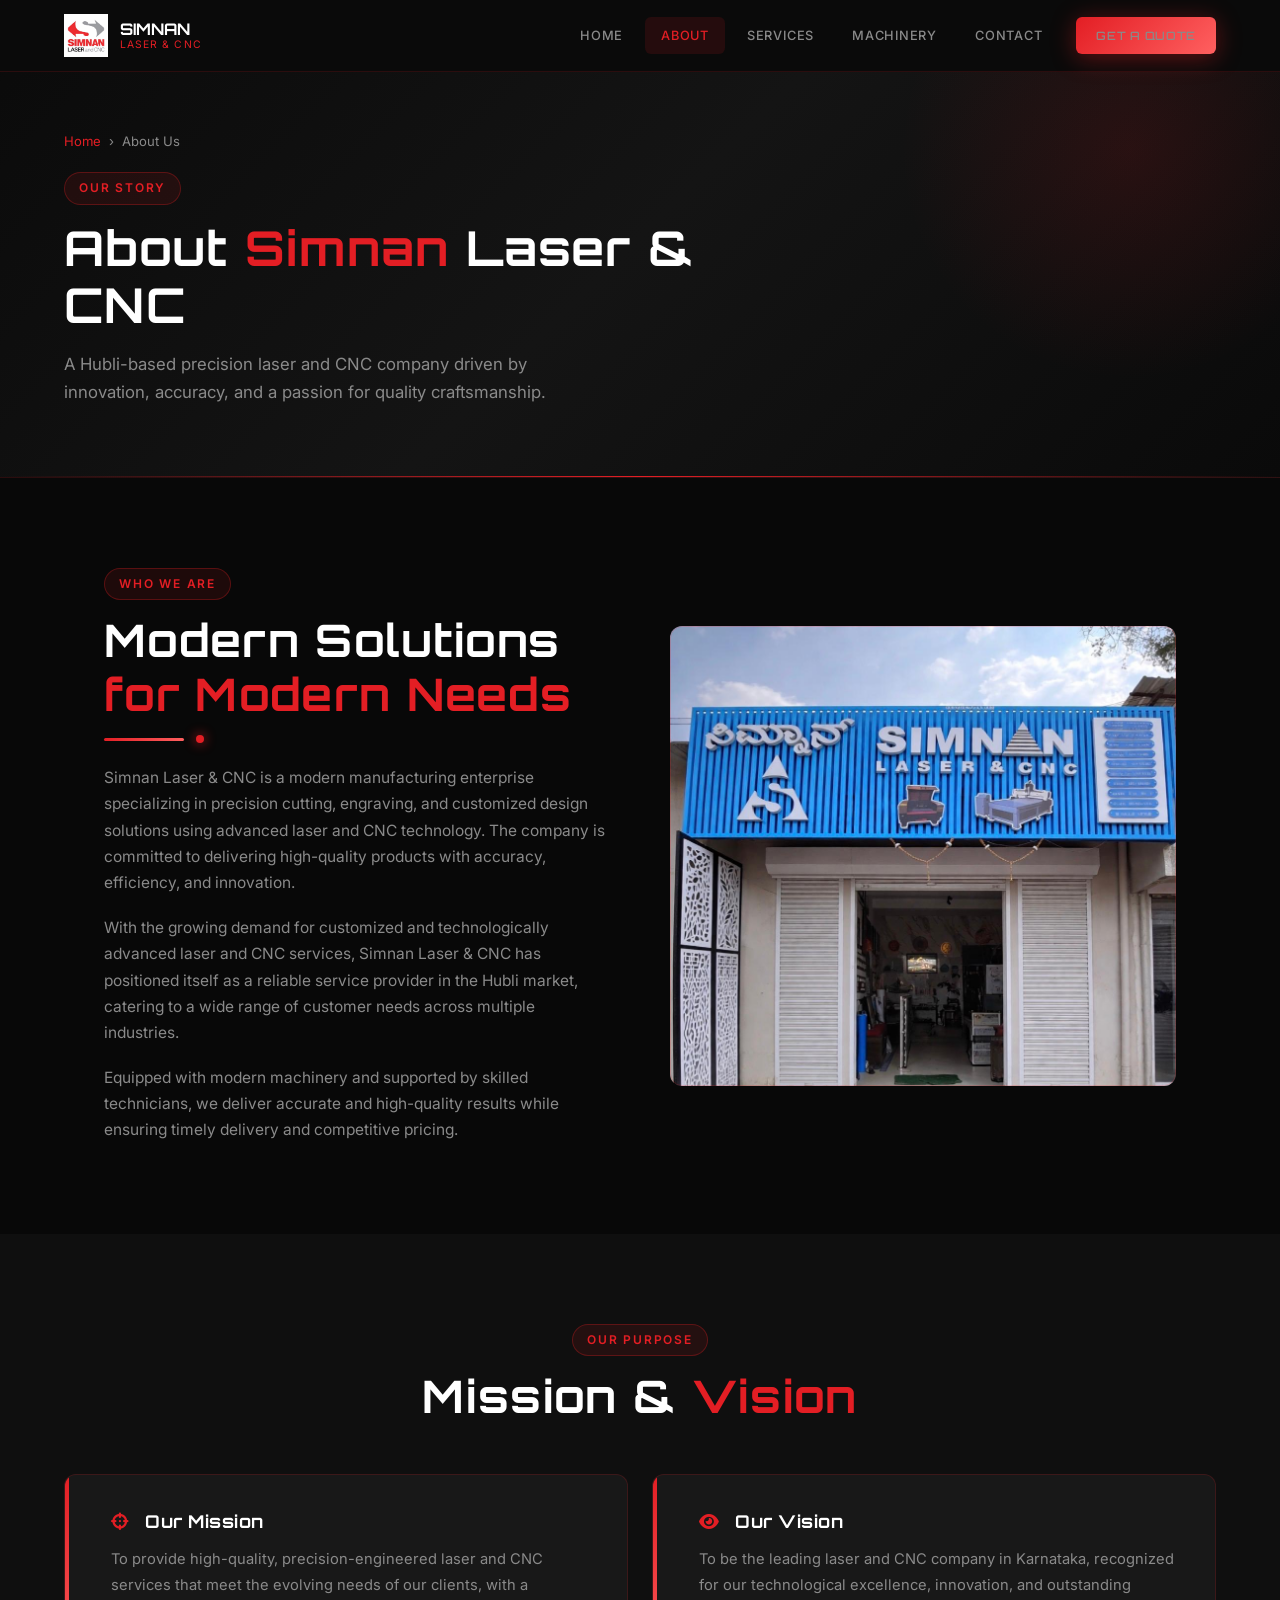
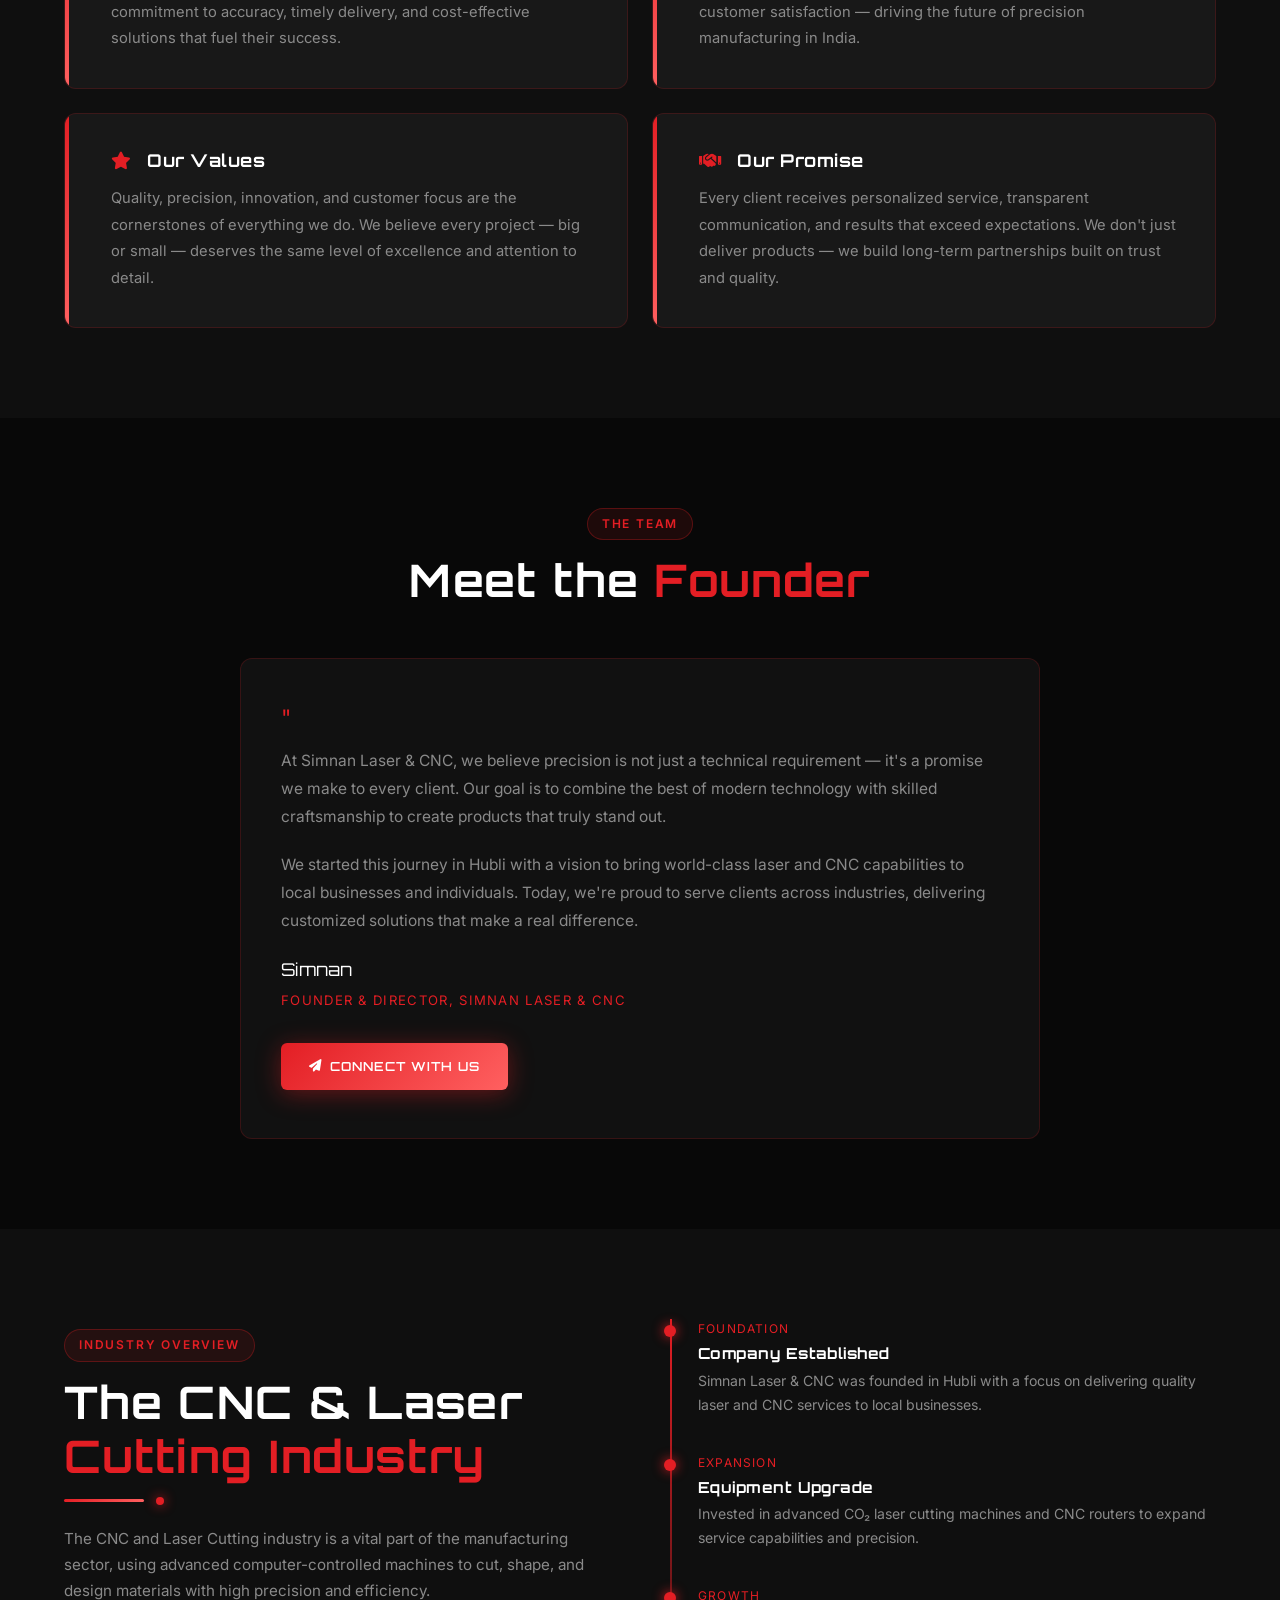
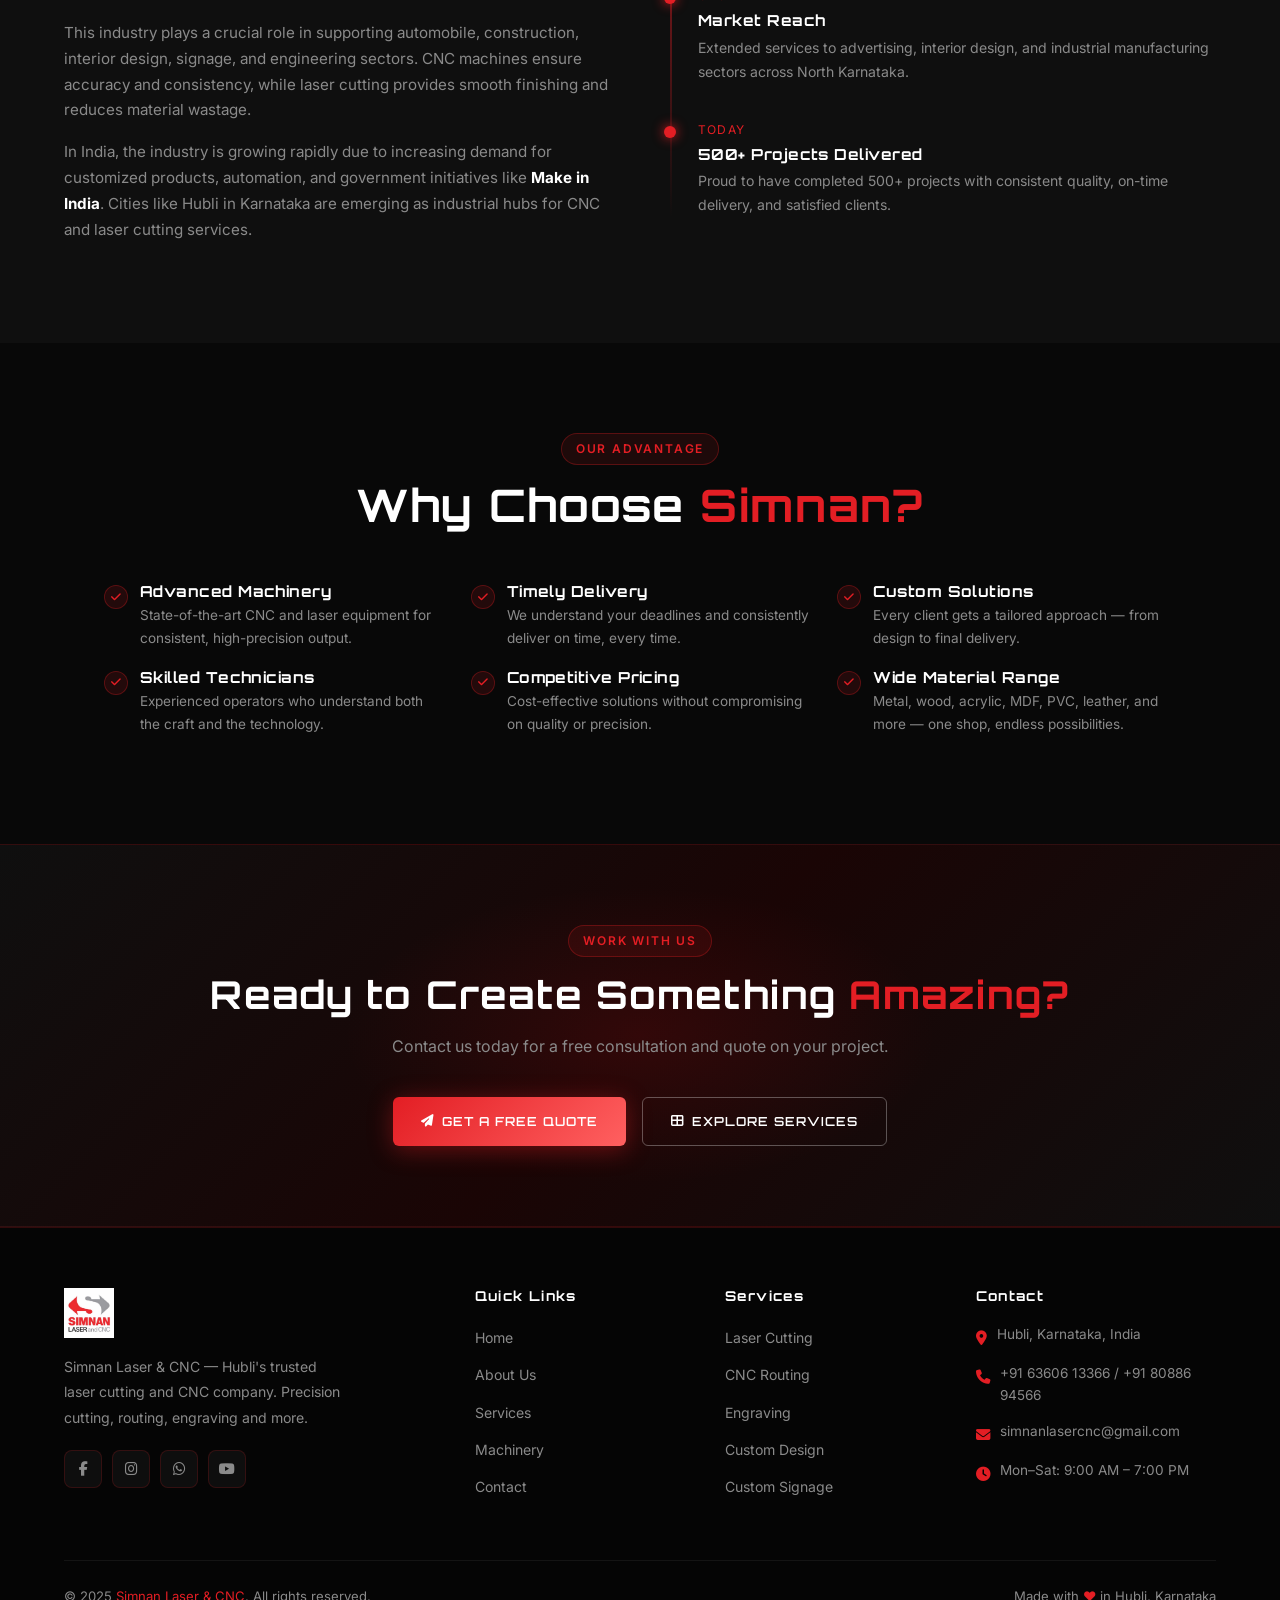
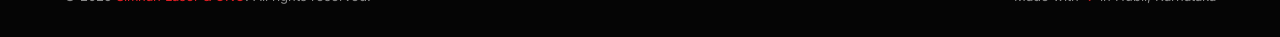
==== commit 54ddd6f0: "Update email to simnanlasercnc@gmail.com, add second phone 8088694566" ====
--- a/about.html
+++ b/about.html
@@ -293,8 +293,8 @@
         <div class="footer-col">
             <h4>Contact</h4>
             <div class="footer-contact-item"><span class="icon"><i class="fas fa-map-marker-alt"></i></span><span>Hubli, Karnataka, India</span></div>
-            <div class="footer-contact-item"><span class="icon"><i class="fas fa-phone"></i></span><span><a href="tel:+916360613366">+91 63606 13366</a></span></div>
-            <div class="footer-contact-item"><span class="icon"><i class="fas fa-envelope"></i></span><span><a href="mailto:simnan@gmail.com">simnan@gmail.com</a></span></div>
+            <div class="footer-contact-item"><span class="icon"><i class="fas fa-phone"></i></span><span><a href="tel:+916360613366">+91 63606 13366</a> / <a href="tel:+918088694566">+91 80886 94566</a></span></div>
+            <div class="footer-contact-item"><span class="icon"><i class="fas fa-envelope"></i></span><span><a href="mailto:simnanlasercnc@gmail.com">simnanlasercnc@gmail.com</a></span></div>
             <div class="footer-contact-item"><span class="icon"><i class="fas fa-clock"></i></span><span>Mon–Sat: 9:00 AM – 7:00 PM</span></div>
         </div>
     </div>
